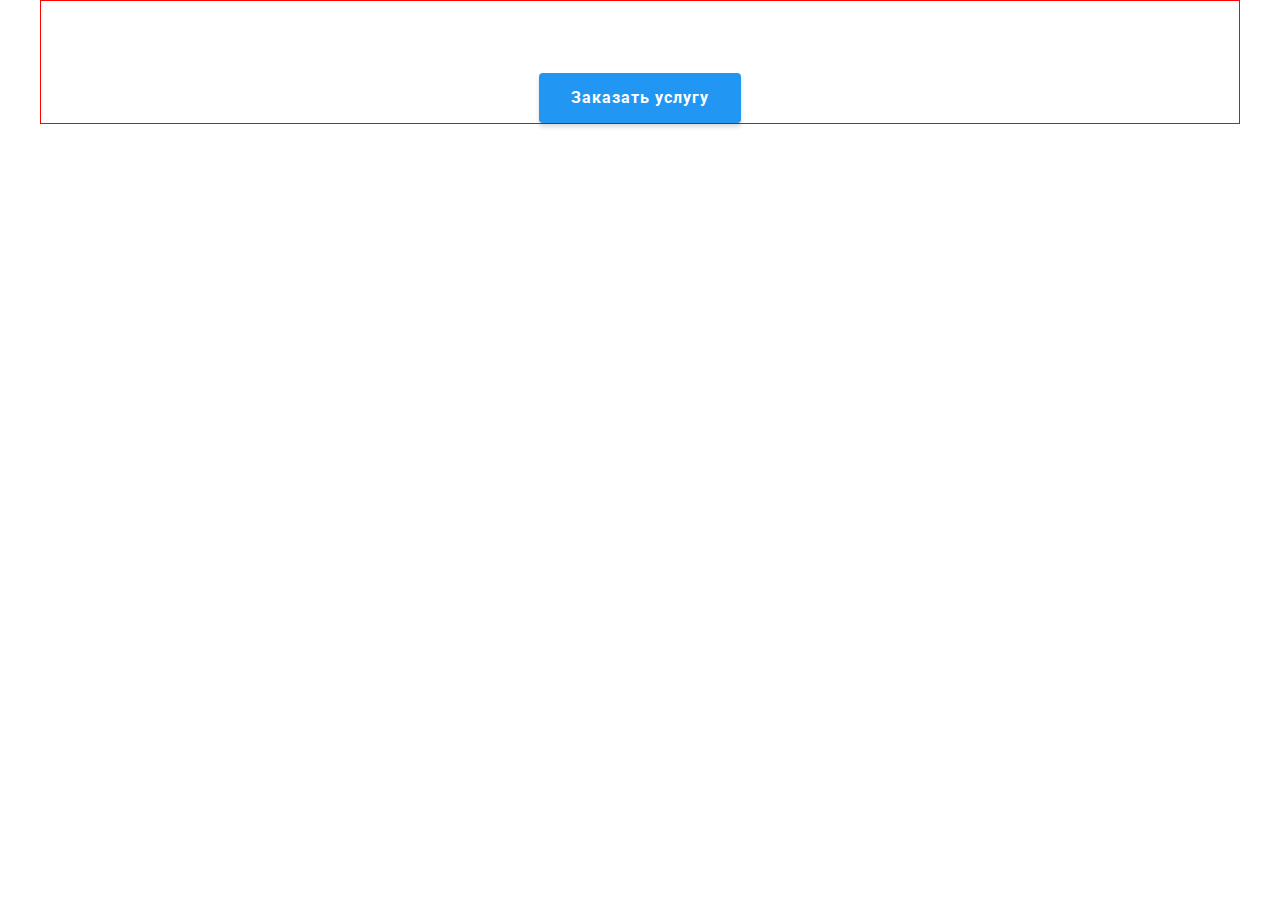
==== index.html @ b05b9c0d "added mobile and tablet version of hero section" ====
<!DOCTYPE html>
<html lang="ru">
<head>
    <meta charset="UTF-8">
    <meta name="viewport" content="width=device-width, initial-scale=1.0">
    <title>WebStudio</title>
    <link rel="stylesheet" href="https://cdnjs.cloudflare.com/ajax/libs/modern-normalize/1.0.0/modern-normalize.min.css">
   <link rel="preconnect" href="https://fonts.gstatic.com">
   <link href="https://fonts.googleapis.com/css2?family=Raleway:wght@700&family=Roboto:wght@400;500;700;900&display=swap"
      rel="stylesheet">
   <!-- <link rel="stylesheet" href="css/styles.css"> -->
   <link rel="stylesheet" href="./css/main.min.css">
</head>
<body>
    
<!-- <header class="header">
   <div class="container">
      <nav class="navigation">
         <a class="logo__header" href="/" aria-label="логотип сайта">
            <span class="logo__web" lang="en">Web</span><span class="logo__studio" lang="en">Studio</span>
         </a>
         <ul class="navigation__list">
            <li class="nav__item">
               <a class="navigation__list-item is-current" href="index.html">Студия</a>
            </li>
            <li class="nav__item">
               <a class="navigation__list-item" href="portfolio.html">Портфолио</a>
            </li>
            <li class="nav__item">
               <a class="navigation__list-item" href="#">Контакты</a>
            </li>
         </ul>
      </nav>
      <address class="address">
         <ul class="header__contakt-info">
            <li class="contact__icon">
               <a class="contact__mail-header contact__header" 
                  href="mailto:info@devstudio.com">
                  <svg class="mail__icon" width="16" height="16">
                     <use href="./images/sprite.svg#icon-envelope"></use>
                  </svg>
                  info@devstudio.com
               </a>
            </li>
            <li class="contact__icon">
               <a class="contact__tel-header contact__header" 
                  href="tel:+380961111111">
                  <svg class="tel__icon" width="16" height="16">
                     <use href="./images/sprite.svg#icon-smartphone"></use>
                  </svg>
                  +38 096 111 11 11
               </a>
            </li>
         </ul>
      </address>
   </div>

</header> -->


 <main>

    <!-- HERO -->
    <section class="hero overlay">
       <div class="container">
         <h1 class="hero__title">Эффективные решения для вашего бизнеса</h1>
         <button class="btn__hero" data-modal-open type="button">Заказать услугу </button>
       </div>
    </section>

    <!-- ADVANTAGES -->
      <!-- <section class="advantages">
         <h2 class="advantages__header visually-hidden">Преимущества</h2>
         <div class="container">
            <ul class="advantages__list">
                  <li class="advantages__item">
                     <div class="thumb">
                        <svg class="advantages__icon">
                           <use href="./images/sprite.svg#icon-antenna"></use>
                        </svg>
                     </div>
                     <h3 class="advantages__title">Внимание к деталям</h3>
                     <p class="advantages__description">Идейные соображения, а также начало повседневной работы по формированию позиции.</p>
                  </li>
                  <li class="advantages__item">
                     <div class="thumb">
                        <svg class="advantages__icon">
                           <use href="./images/sprite.svg#icon-clock"></use>
                        </svg>
                     </div>
                     <h3 class="advantages__title">Пунктуальность</h3>
                     <p class="advantages__description">Задача организации, в особенности же рамки и место обучения кадров влечет за собой.</p>
                  </li>
                  <li class="advantages__item">
                     <div class="thumb">
                        <svg class="advantages__icon">
                           <use href="./images/sprite.svg#icon-diagram"></use>
                        </svg>
                     </div>
                     <h3 class="advantages__title">Планирование</h3>
                     <p class="advantages__description">Равным образом консультация с широким активом в значительной степени обуславливает.</p>
                  </li>
                  <li class="advantages__item">
                     <div class="thumb">
                        <svg class="advantages__icon">
                           <use href="./images/sprite.svg#icon-astronaut"></use>
                        </svg>
                     </div>
                     <h3 class="advantages__title">Современные технологии</h3>
                     <p class="advantages__description">Значимость этих проблем настолько очевидна, что реализация плановых заданий.</p>
                  </li>
            </ul>
         </div>
      </section> -->
        
    <!-- SERVICES -->
    <!-- <section class="services">
      <div class="container">
         <h2 class="title">Чем мы занимаемся</h2>
         <ul class="services__list">
            <li class="services__list-item">
               <div class="service__thumb">
                 <img src="images/services/img.jpg" alt="разрабатываем проекты с нуля" width="370" height="294">
                 <p class="service__description">Десктопные приложения</p>
               </div>
            </li>
            <li class="services__list-item">
               <div class="service__thumb">
               <img src="images/services/img-1.jpg" alt="создаем уникальный дизайн для вашего продукта" width="370" height="294">
                  <p class="service__description">Мобильные приложения</p>
               </div>
            </li>
            <li class="services__list-item">
               <div class="service__thumb">
               <img src="images/services/img-2.jpg" alt="тестируем и оптимизируем конечный продукт" width="370" height="294">
                  <p class="service__description">Дизайнерские решения</p>
               </div>
            </li>
      </ul>
      </div>
    </section> -->

    <!-- OUR TEAM -->
    <!-- <section class="our__team">
      <div class="container">
         <h2 class="title">Наша команда</h2>
         <ul class="members__list">
            <li class="members__list-item">
               <img src="images/our-team/img.jpg" alt="Игорь Демьяненко - дизайнер продуктов" width="270" height="260">
               <div class="text__container">
                  <h3 class="team__member">Игорь Демьяненко</h3>
                  <p class="member__occupation" lang="en">Product Designer</p>
               </div>
               <ul class="social__list">
                  <li class="social__list-item">
                     <a class="social__list-link" href="">
                        <svg class="icon__social-link"><use href="./images/sprite.svg#icon-instagram"></use></svg>
                     </a>
                  </li>
                  <li class="social__list-item">
                     <a class="social__list-link" href="">
                        <svg class="icon__social-link"><use href="./images/sprite.svg#icon-twitter"></use></svg>
                     </a>
                  </li>
                  <li class="social__list-item">
                     <a class="social__list-link" href="">
                        <svg class="icon__social-link"><use href="./images/sprite.svg#icon-facebook"></use></svg>
                     </a>
                  </li>
                  <li class="social__list-item">
                     <a class="social__list-link" href="">
                        <svg class="icon__social-link"><use href="./images/sprite.svg#icon-linkedin"></use></svg>
                     </a>
                  </li>
               </ul>
            </li>
            <li class="members__list-item">
               <img src="images/our-team/img-1.jpg" alt="Ольга Репина - фронтенд-разработчики" width="270" height="260">
               <div class="text__container">                
                  <h3 class="team__member">Ольга Репина</h3>
                  <p class="member__occupation" lang="en">Frontend Developer</p>
               </div>
               <ul class="social__list">
                  <li class="social__list-item">
                     <a class="social__list-link" href="">
                        <svg class="icon__social-link">
                           <use href="./images/sprite.svg#icon-instagram"></use>
                        </svg>
                     </a>
                  </li>
                  <li class="social__list-item">
                     <a class="social__list-link" href="">
                        <svg class="icon__social-link">
                           <use href="./images/sprite.svg#icon-twitter"></use>
                        </svg>
                     </a>
                  </li>
                  <li class="social__list-item">
                     <a class="social__list-link" href="">
                        <svg class="icon__social-link">
                           <use href="./images/sprite.svg#icon-facebook"></use>
                        </svg>
                     </a>
                  </li>
                  <li class="social__list-item">
                     <a class="social__list-link" href="">
                        <svg class="icon__social-link">
                           <use href="./images/sprite.svg#icon-linkedin"></use>
                        </svg>
                     </a>
                  </li>
               </ul>
            </li>
            <li class="members__list-item">
               <img src="images/our-team/img-2.jpg" alt="Николай Тарасов - отдел маркетинга" width="270" height="260">
               <div class="text__container">
                  <h3 class="team__member">Николай Тарасов</h3>
                  <p class="member__occupation" lang="en">Marketing</p>
               </div>
               <ul class="social__list">
                  <li class="social__list-item">
                     <a class="social__list-link" href="">
                        <svg class="icon__social-link">
                           <use href="./images/sprite.svg#icon-instagram"></use>
                        </svg>
                     </a>
                  </li>
                  <li class="social__list-item">
                     <a class="social__list-link" href="">
                        <svg class="icon__social-link">
                           <use href="./images/sprite.svg#icon-twitter"></use>
                        </svg>
                     </a>
                  </li>
                  <li class="social__list-item">
                     <a class="social__list-link" href="">
                        <svg class="icon__social-link">
                           <use href="./images/sprite.svg#icon-facebook"></use>
                        </svg>
                     </a>
                  </li>
                  <li class="social__list-item">
                     <a class="social__list-link" href="">
                        <svg class="icon__social-link">
                           <use href="./images/sprite.svg#icon-linkedin"></use>
                        </svg>
                     </a>
                  </li>
               </ul>
            </li>
            <li class="members__list-item">
               <img src="images/our-team/img-3.jpg" alt="Михаил Ермаков - разработка пользовательского интерфейса" width="270" height="260">
               <div class="text__container">
                  <h3 class="team__member">Михаил Ермаков</h3>
                  <p class="member__occupation" lang="en">UI Designer</p>
               </div>
               <ul class="social__list">
                  <li class="social__list-item">
                     <a class="social__list-link" href="">
                        <svg class="icon__social-link">
                           <use href="./images/sprite.svg#icon-instagram"></use>
                        </svg>
                     </a>
                  </li>
                  <li class="social__list-item">
                     <a class="social__list-link" href="">
                        <svg class="icon__social-link">
                           <use href="./images/sprite.svg#icon-twitter"></use>
                        </svg>
                     </a>
                  </li>
                  <li class="social__list-item">
                     <a class="social__list-link" href="">
                        <svg class="icon__social-link">
                           <use href="./images/sprite.svg#icon-facebook"></use>
                        </svg>
                     </a>
                  </li>
                  <li class="social__list-item">
                     <a class="social__list-link" href="">
                        <svg class="icon__social-link">
                           <use href="./images/sprite.svg#icon-linkedin"></use>
                        </svg>
                     </a>
                  </li>
               </ul>
            </li>
         </ul>
      </div>
    </section> -->

    <!-- CLIENTS -->
    <!-- <section class="our__clients">
       <div class="container">
         <h2 class="title">Постоянные клиенты</h2>
         <ul class="clients__list">
            <li class="clients__list-item">
               <a class="clients__link" href="">
                  <svg class="clients__icon" width="44.3" height="49.2">
                     <use href="./images/sprite.svg#icon-logo-1"></use>
                  </svg>
               </a>
               </li>
            <li class="clients__list-item">
               <a class="clients__link" href="">
                  <svg class="clients__icon" width="40" height="52">
                     <use href="./images/sprite.svg#icon-logo-2"></use>
                  </svg>
               </a>
               </li>
            <li class="clients__list-item">
               <a class="clients__link" href="">
                  <svg class="clients__icon" width="41" height="42.6">
                     <use href="./images/sprite.svg#icon-logo-3"></use>
                  </svg>
               </a>
               </li>
            <li class="clients__list-item">
               <a class="clients__link" href="">
                  <svg class="clients__icon" width="80" height="70">
                     <use href="./images/sprite.svg#icon-logo-4"></use>
                  </svg>
               </a>
               </li>
            <li class="clients__list-item">
               <a class="clients__link" href="">
                  <svg class="clients__icon" width="59" height="47">
                     <use href="./images/sprite.svg#icon-logo-5" ></use>
                  </svg>
               </a>
               </li>
            <li class="clients__list-item">
               <a class="clients__link" href="">
                  <svg class="clients__icon" width="88.5" height="80">
                     <use href="./images/sprite.svg#icon-logo-6"></use>
                  </svg>
               </a>
               </li>
         </ul>
      </div>
    </section> -->
 </main>

<!-- <footer class="footer">
   <div class="container">
      
      <div>
         <a class="logo__footer" href="/" aria-label="логотип сайта">
            <span class="logo__web" lang="en">Web</span><span class="logo__studio" lang="en">Studio</span>
         </a>
         
         <address>
            <ul class="address__footer">
               <li class="address__footer-item">
                  <a class="address" href="https://goo.gl/maps/5K13a3puJwrhcPws7" target="_blank">г. Киев, пр-т Леси
                     Украинки, 26</a>
               </li>
               <li class="address__footer-item">
                  <a class="contact__mail-footer" href="mailto:info@example.com">info@example.com</a>
               </li>
               <li class="address__footer-item">
                  <a class="contact__tel-footer" href="tel:+380991111111">+38 099 111 11 11</a>
               </li>
            </ul>
         </address>
      </div>

      <div class="join__us">
         <p class="join__us-text">присоединяйтесь</p>
         <ul class="social__list">
            <li class="social__list-item">
               <a class="social__list-link" href="">
                  <svg class="icon__social-link">
                     <use href="./images/sprite.svg#icon-instagram"></use>
                  </svg>
               </a>
            </li>
            <li class="social__list-item">
               <a class="social__list-link" href="">
                  <svg class="icon__social-link">
                     <use href="./images/sprite.svg#icon-twitter"></use>
                  </svg>
               </a>
            </li>
            <li class="social__list-item">
               <a class="social__list-link" href="">
                  <svg class="icon__social-link">
                     <use href="./images/sprite.svg#icon-facebook"></use>
                  </svg>
               </a>
            </li>
            <li class="social__list-item">
               <a class="social__list-link" href="">
                  <svg class="icon__social-link">
                     <use href="./images/sprite.svg#icon-linkedin"></use>
                  </svg>
               </a>
            </li>
         </ul>
      </div>

      <form action="#" class="form__footer">
         <p class="form__footer-call">Подпишитесь на рассылку</p>
         <span class="input__container">
            <input type="text" placeholder="E-mail" name="form__footer-mail-input" class="form__footer-input">
            <button type="submit" class="form__footer-btn">
               Подписаться
               <svg class="icon__form-send" width="24" height="24">
                  <use href="./images/sprite.svg#icon-send"></use>
               </svg>
            </button>
         </span>
      </form>
   </div>
</footer> -->

<!-- <div class="backdrop is-hidden" data-modal>
   <div class="modal">
      <button type="button" class="close-btn" data-modal-close>
         <svg class="close__btn-icon" width="18" height="18">
            <use href="./images/sprite.svg#close-black-btn"></use>
         </svg>
      </button>
      <form action="#" class="modal__form">
         <p class="form__header">Оставьте свои данные, мы вам перезвоним</p>
         <label class="modal__form-field">
            Имя
            <span class="modal__form-input-wrapper">
               <input type="text" name="user_name" class="modal__form-input">
               <svg class="icon_modal" width="18" height="18">
                  <use href="./images/sprite.svg#icon-person-black-18dp-1"></use>
               </svg>
            </span>
         </label>
         <label class="modal__form-field">
            Телефон
            <span class="modal__form-input-wrapper">
               <input type="tel" name="user_tel" class="modal__form-input">
               <svg class="icon_modal" width="18" height="18">
                  <use href="./images/sprite.svg#icon-phone-black-18dp-1"></use>
               </svg>
            </span>
         </label>
         <label class="modal__form-field">
            Почта
            <span class="modal__form-input-wrapper">
               <input type="email" name="user_email" class="modal__form-input">
               <svg class="icon_modal" width="18" height="18">
                  <use href="./images/sprite.svg#icon-email-black-18dp-1"></use>
               </svg>
            </span>
         </label>
         <label class="text__area">
            Комментарий
            <textarea class="modal__form-input" name="user_comment" placeholder="Введите текст"></textarea>
         </label>
          <input id="user_policy" type="checkbox" name="user_policy"  value="accept_agreement" class="modal__form-checkbox visually-hidden">
          <label for="user_policy" class="modal__form-policy-text">
             Соглашаюсь с рассылкой и принимаю <a href="#">Условия договора</a></label>
         <button type="submit" class="modal__form-button">Отправить</button>
            
      </form>
   </div>
</div> -->
<!-- <script src="./js/modal.js"></script> -->
</body>
</html>
---- css/styles.css ----
:root {
  --main-font: "Roboto", sans-serif;
  --logo-font: "Raleway", sans-serif;
  --accent-color: #2196f3;
}

/* ============= COMPONENTS ============= */

.logo__web,
.logo__studio {
  font-family: var(--logo-font);
  font-weight: 700;
  font-size: 26px;
  line-height: 1.19;
  letter-spacing: 0.03em;
  color: #000000;
}

.logo__web {
  color: $accentColor;
}

.title {
  font-family: var(--main-font);
  font-weight: 700;
  font-size: 36px;
  line-height: 1.166;
  text-align: center;
  letter-spacing: 0.03em;
  color: #212121;
}

.contact__header {
  font-family: var(--main-font);
  font-weight: 500;
  font-size: 14px;
  line-height: 1.14;
  letter-spacing: 0.02em;
  color: #757575;
}

/* =========== COMPONENTS END =========== */

/* ============= HEADER ============= */

.header {
  border-bottom: 1px solid rgba(236, 236, 236, 1);
}

.header .container {
  height: 80px;
  padding-top: 24px;
  padding-bottom: 24px;
  display: flex;
  align-items: center;
}

.logo__header {
  margin-right: 70px;
}

.navigation {
  display: flex;
  align-items: center;
}

.navigation__list {
  display: flex;
  align-items: center;
}

.nav__item:not(:last-child) {
  margin-right: 50px;
}

.navigation__list-item {
  position: relative;
  font-family: var(--main-font);
  font-weight: 500;
  font-size: 14px;
  line-height: 1.14;
  letter-spacing: 0.02em;

  transition: color 250ms cubic-bezier(0.4, 0, 0.2, 1);

  padding-top: 33px;
  padding-bottom: 33px;

  color: #212121;
}

.navigation__list .navigation__list-item.is-current {
  color: $accentColor;
}

.navigation__list-item.is-current::after {
  position: absolute;
  content: "";

  bottom: 0px;
  left: 0px;
  width: 100%;
  height: 4px;
  border-radius: 2px;
  background-color: $accentColor;
}

.address {
  margin-left: auto;
}

.header__contakt-info {
  display: flex;
}

.contact__mail-header,
.contact__tel-header {
  display: flex;
  align-items: center;
  transition: all 250ms cubic-bezier(0.4, 0, 0.2, 1);
}

.contact__mail-header {
  margin-right: 50px;
}

.mail__icon,
.tel__icon {
  margin-right: 10px;
}

.contact__icon {
  display: flex;
  align-items: center;
  fill: #757575;
}

.navigation__list-item:hover,
.navigation__list-item:focus,
.contact__mail-header:hover,
.contact__mail-header:focus,
.contact__tel-header:hover,
.contact__tel-header:focus {
  color: $accentColor;
  fill: $accentColor;
}

/* ============= HEADE R END ============= */

/* ============= HERO ============= */

.hero .container {
  display: block;
}

.hero {
  padding-top: 200px;
  padding-bottom: 200px;
}

.overlay {
  max-width: 1600px;
  height: 600px;
  margin-left: auto;
  margin-right: auto;
  background-color: #333333;
  background-image: linear-gradient(
      rgba(47, 48, 58, 0.4),
      rgba(47, 48, 58, 0.4)
    ),
    url("../images/hero/Hero.jpg");
  background-repeat: no-repeat;
  background-size: cover;
  background-position: center;
}

.hero__title {
  margin-bottom: 30px;
  padding-left: 240px;
  padding-right: 240px;

  font-family: var(--main-font);
  font-weight: 900;
  font-size: 44px;
  line-height: 1.36;
  text-align: center;
  letter-spacing: 0.06em;
  text-transform: uppercase;
  color: #ffffff;
}

.btn__hero {
  margin: auto;
  display: flex;
  align-items: center;
  text-align: center;
  padding: 10px 32px;

  font-family: var(--main-font);
  font-weight: 700;
  font-size: 16px;
  line-height: 1.875;
  letter-spacing: 0.06em;
  background-color: #2196f3;
  box-shadow: 0px 4px 4px rgba(0, 0, 0, 0.15);
  border-radius: 4px;
  border: transparent;
  color: #ffffff;

  transition: background-color 250ms cubic-bezier(0.4, 0, 0.2, 1);
}

.btn__hero:hover,
.btn__hero:focus {
  background-color: #188ce8;
}

/* ============= HERO END ============= */

/* ============= ADVANTAGES ============= */

.advantages {
  padding: 94px 0;
}

.thumb {
  width: 270px;
  height: 120px;
  background: #f5f4fa;
  display: flex;
  justify-content: center;
  align-items: center;
  margin-bottom: 30px;
}

.advantages__icon {
  width: 70px;
  height: 70px;
  border-radius: 4px;
}

.advantages__list {
  display: flex;
}

.advantages__item:not(:last-child) {
  margin-right: 30px;
}

.advantages__item {
  width: calc((100% - 3 * 30px) / 4);
}

.advantages__title {
  margin-bottom: 10px;

  font-family: var(--main-font);
  font-weight: 700;
  font-size: 14px;
  line-height: 1.14;
  letter-spacing: 0.03em;
  text-transform: uppercase;
  color: #212121;
}

.advantages__description {
  font-family: var(--main-font);
  font-weight: 400;
  font-size: 14px;
  line-height: 1.714;
  letter-spacing: 0.03em;
  color: #757575;
}

.members__list-item {
  box-shadow: 0px 1px 3px rgba(0, 0, 0, 0.12), 0px 1px 1px rgba(0, 0, 0, 0.14),
    0px 2px 1px rgba(0, 0, 0, 0.2);
  border-radius: 0px 0px 4px 4px;
}

/* =========== ADVANTAGES END =========== */

/* ============= SERVICES ============= */

.services {
  padding-bottom: 90px;
}

.services__list {
  display: flex;
  margin-top: 50px;
}

.services__list-item {
  width: (100% - 30px * 2) / 3;
}

.services__list-item:not(:last-child) {
  margin-right: 30px;
}

.service__thumb {
  position: relative;
}

.service__description {
  position: absolute;
  bottom: 0px;
  width: 100%;
  padding-top: 27px;
  padding-bottom: 27px;
  justify-content: center;

  font-family: Roboto;
  font-style: normal;
  font-weight: 700;
  font-size: 14px;
  line-height: 1.14;
  text-align: center;
  letter-spacing: 0.03em;
  text-transform: uppercase;
  background-color: rgba(47, 48, 58, 0.8);

  color: rgba(255, 255, 255, 1);
}

/* =========== SERVICES END =========== */

/* ========== OUR TEAM SECTION ========== */

.our__team {
  padding-top: 98px;
  padding-bottom: 90px;
  background-color: #f5f4fa;
}

.members__list {
  display: flex;
}

.members__list-item {
  width: (100% - 30px * 3) / 4;
  margin-top: 50px;
  background-color: #ffffff;
}

.members__list-item:not(:last-child) {
  margin-right: 30px;
}

.text__container {
  padding-top: 30px;
  padding-left: 59px;
  padding-right: 59px;
}

.team__member {
  margin-bottom: 10px;

  font-family: var(--main-font);
  font-weight: 500;
  font-size: 16px;
  line-height: 1.19;
  text-align: center;
  letter-spacing: 0.03em;
  color: #212121;
}

.member__occupation {
  font-family: var(--main-font);
  font-weight: 400;
  font-size: 16px;
  line-height: 1.19;
  text-align: center;
  letter-spacing: 0.03em;
  color: #757575;
}

.social__list {
  display: flex;
  justify-content: space-between;
  margin-top: 16px;
  padding-bottom: 30px;
  padding-right: 32px;
  padding-left: 32px;
}

.social__list-link {
  display: flex;
  justify-content: center;
  align-items: center;
  width: 44px;
  height: 44px;
  background-color: #ffffff;
  border-radius: 50%;

  transition: background-color 250ms cubic-bezier(0.4, 0, 0.2, 1);
}

.icon__social-link {
  width: 20px;
  height: 20px;
  fill: rgba(175, 177, 184, 1);
  transition: fill 250ms cubic-bezier(0.4, 0, 0.2, 1);
}

.social__list-link:hover .icon__social-link,
.social__list-link:focus .icon__social-link {
  fill: #ffffff;
}

.social__list-link:hover,
.social__list-link:focus {
  background-color: $accentColor;
}

/* ============= OUR TEAM SECTION END ============= */

/* ============= CLIENTS ============= */

.our__clients {
  padding: 94px 0;
}

.clients__list {
  display: flex;
  justify-content: space-between;
  margin-top: 50px;
}

.clients__link {
  display: flex;
  justify-content: center;
  align-items: center;
  width: 170px;
  height: 90px;
  border: 1px solid #afb1b8;
  box-sizing: border-box;
  border-radius: 4px;

  transition: border 250ms cubic-bezier(0.4, 0, 0.2, 1);
}

.clients__icon {
  fill: rgba(175, 177, 184, 1);

  transition: fill 250ms cubic-bezier(0.4, 0, 0.2, 1);
}

.clients__link:hover .clients__icon,
.clients__link:focus .clients__icon {
  fill: $accentColor;
}

.clients__link:hover,
.clients__link:focus {
  border: 1px solid $accentColor;
}

/* =========== CLIENTS END =========== */

/* ============= FOOTER ============= */

.footer {
  padding: 60px 0;
  background-color: #2f303a;
}

.footer .container {
  display: flex;
}

.logo__footer > .logo__studio {
  color: #ffffff;
}

.address__footer-item:not(:last-child) {
  margin-bottom: 9px;
}

.address__footer {
  margin-top: 20px;
}

.address {
  font-family: var(--main-font);
  font-weight: 400;
  font-size: 14px;
  line-height: 1.714;
  letter-spacing: 0.03em;
  color: #ffffff;
}

.contact__mail-footer {
  font-family: var(--main-font);
  font-weight: 400;
  font-size: 14px;
  line-height: 1.714;
  letter-spacing: 0.03em;
  color: rgba(255, 255, 255, 0.6);
}

.contact__tel-footer {
  font-family: var(--main-font);
  font-weight: 400;
  font-size: 14px;
  line-height: 1.714;
  letter-spacing: 0.03em;
  color: rgba(255, 255, 255, 0.6);
}

.join__us-text {
  font-family: var(--main-font);
  font-weight: 700;
  font-size: 14px;
  line-height: 1.14;
  letter-spacing: 0.03em;
  text-transform: uppercase;
  color: #ffffff;
}

.join__us .social__list {
  margin-top: 20px;
  padding-left: 0;
}

.join__us {
  padding-top: 12px;
  margin-left: 70px;
}

.join__us .social__list-link {
  background-color: rgba(255, 255, 255, 0.1);
}

.join__us .icon__social-link {
  fill: #ffffff;
}

.join__us .social__list-link:hover,
.join__us .social__list-link:focus {
  background-color: $accentColor;
}

.join__us .social__list-item:not(:last-child) {
  margin-right: 10px;
}

.form__footer {
  margin-top: 12px;
  margin-left: 83px;
}

.form__footer-call {
  font-family: var(--main-font);
  font-weight: 700;
  font-size: 14px;
  line-height: 1.14;
  letter-spacing: 0.03em;
  text-transform: uppercase;

  color: #ffffff;
}

.input__container {
  display: flex;
  align-items: center;
  margin-top: 20px;
  margin-bottom: 94px;
}

.form__footer-input {
  width: 350px;
  margin-right: 12px;
  padding-top: 14px;
  padding-bottom: 14px;
  padding-left: 16px;
  padding-right: auto;

  background-color: #2f303a;
  border: 1px solid rgba(255, 255, 255, 0.3);
  box-sizing: border-box;
  filter: drop-shadow(0px 4px 4px rgba(0, 0, 0, 0.15));
  border-radius: 4px;
  color: rgba(255, 255, 255, 0.6);
}

.form__footer-input::placeholder {
  font-family: var(--main-font);
  font-weight: 400;
  font-size: 16px;
  line-height: 1.25;
  letter-spacing: 0.03em;
  color: rgba(255, 255, 255, 0.6);
}

.form__footer-btn {
  display: flex;
  padding-left: 27px;
  padding-right: 27px;
  height: 50px;
  font-family: var(--main-font);
  font-weight: 700;
  font-size: 16px;
  line-height: 1.875;
  justify-content: center;
  align-items: center;
  text-align: center;
  letter-spacing: 0.06em;

  color: #ffffff;
  background-color: #2196f3;
  box-shadow: 0px 4px 4px rgba(0, 0, 0, 0.15);
  border-radius: 4px;
  border: $accentColor;
  transition: background-color 250ms cubic-bezier(0.4, 0, 0.2, 1);
}

.icon__form-send {
  margin-left: 10px;
}

.form__footer-btn:hover,
.form__footer-btn:focus {
  background-color: #188ce8;
}

/* ============= FOOTER END ============= */

/* ============= PORTFOLIO ============= */
.projects {
  padding: 94px 0;
}

.filters__list {
  display: flex;
  justify-content: center;
  margin-bottom: 34px;
}

.filters__list-item:not(:last-child) {
  margin-right: 8px;
}

.projects__list {
  display: flex;
  flex-wrap: wrap;
}

.projects__list-item {
  display: block;
  width: (100% - 30px * 2) / 3;
  margin-bottom: 30px;
}

.project__link {
  display: block;
  transition: box-shadow 250ms cubic-bezier(0.4, 0, 0.2, 1);
}

.project__link:hover,
.project__link:focus {
  box-shadow: 0px 1px 1px rgba(0, 0, 0, 0.12), 0px 4px 4px rgba(0, 0, 0, 0.06),
    1px 4px 6px rgba(0, 0, 0, 0.16);
}

.projects__list-item:not(:nth-child(3n)) {
  margin-right: 30px;
}

.projects__list-item:nth-last-child(-n + 3) {
  margin-bottom: 0px;
}

.btn__portfolio {
  padding: 6px 22px;

  font-family: var(--main-font);
  font-weight: 500;
  font-size: 16px;
  line-height: 1.625;
  text-align: center;
  letter-spacing: 0.03em;
  color: #212121;
  background-color: #f5f4fa;
  border-radius: 4px;
  border: transparent;
  transition: all 250ms cubic-bezier(0.4, 0, 0.2, 1);
}

.btn__portfolio:hover,
.btn__portfolio:focus {
  color: #ffffff;
  background-color: $accentColor;
  box-shadow: 0px 3px 1px rgba(0, 0, 0, 0.1), 0px 1px 2px rgba(0, 0, 0, 0.08),
    0px 2px 2px rgba(0, 0, 0, 0.12);
}

.text {
  padding: 20px 24px;
  border: 1px solid rgba(238, 238, 238, 1);
}

.projects__title {
  font-family: var(--main-font);
  font-weight: 700;
  font-size: 18px;
  line-height: 2;
  letter-spacing: 0.06em;
  color: #212121;
}

.description {
  margin-top: 4px;

  font-family: var(--main-font);
  font-weight: 400;
  font-size: 16px;
  line-height: 1.875;
  letter-spacing: 0.03em;
  color: #757575;
}

.project__item-img-wrapper {
  position: relative;
  overflow: hidden;
}

.project__item-overlay {
  position: absolute;
  top: 0px;
  left: 0px;
  transform: translate(0%, 100%);
  transition: transform 250ms cubic-bezier(0.4, 0, 0.2, 1);
  width: 100%;
  height: 100%;
  padding: 63px 24px;
  font-family: Roboto;
  font-weight: 400;
  font-size: 18px;
  line-height: 1.555;
  letter-spacing: 0.03em;

  color: #ffffff;
  background-color: rgba(33, 150, 243, 0.9);
}

.project__link:hover .project__item-overlay,
.project__link:focus .project__item-overlay {
  transform: translate(0%, 0%);
}

/* ============= PORTFOLIO END ============= */

/* ============= BACKDROP ============= */

.backdrop {
  position: fixed;
  left: 0;
  top: 0;
  width: 100%;
  height: 100%;
  background-color: rgba(0, 0, 0, 0.2);
  transition: background-color 250ms cubic-bezier(0.4, 0, 0.2, 1);
}

.backdrop.is-hidden .modal {
  transform: translate(-50%, -50%) scale(0);
}

.modal {
  position: absolute;
  top: 50%;
  left: 50%;
  transform: translate(-50%, -50%) scale(1);
  width: 528px;
  min-height: 581px;
  background-color: #ffffff;
  padding: 40px;

  transition: transform 500ms linear;
}

.close-btn {
  position: absolute;
  display: flex;
  justify-content: center;
  align-items: center;
  top: 8px;
  right: 8px;
  width: 30px;
  height: 30px;
  background-color: #ffffff;
  border-radius: 50%;
  border: 1px solid rgba(0, 0, 0, 0.1);
}

.close-btn:hover,
.close-btn:focus {
  fill: $accentColor;
}

.is-hidden {
  opacity: 0;
  visibility: hidden;
  pointer-events: none;
}

.modal__form {
  display: flex;
  flex-direction: column;
}
.form__header {
  font-family: var(--main-font);
  font-weight: 700;
  font-size: 20px;
  line-height: 1.15;
  text-align: center;
  letter-spacing: 0.03em;
  color: #212121;
}

.modal__form-input {
  width: 100%;
  height: 40px;
  border: 1px solid rgba(33, 33, 33, 0.2);
  border-radius: 4px;
  padding-left: 42px;
}

.modal__form-input:hover,
.modal__form-input:focus {
  outline: none;
  border-color: $accentColor;
  transition: border-color 250ms cubic-bezier(0.4, 0, 0.2, 1);
}

.modal__form-field {
  margin-top: 10px;
  font-family: $accentColor;
  font-style: normal;
  font-weight: normal;
  font-size: 12px;
  line-height: 1.166;
  letter-spacing: 0.01em;
  color: #757575;
}

.modal__form-input-wrapper {
  position: relative;
  display: block;
  margin-top: 4px;
}

.icon_modal {
  position: absolute;
  left: 12px;
  top: 50%;
  transform: translateY(-50%);
  transition: fill 250ms cubic-bezier(0.4, 0, 0.2, 1);
}

.modal__form-input:hover + .icon_modal,
.modal__form-input:focus + .icon_modal {
  fill: $accentColor;
}

.text__area {
  padding-top: 10px;
}

.text__area .modal__form-input {
  height: 120px;
  padding: 12px 16px;
  margin-top: 4px;
  resize: none;
}

.modal__form-policy-text {
  margin-top: 20px;
  font-family: var(--main-font);
  font-weight: 400;
  font-size: 14px;
  line-height: 1.714;
  letter-spacing: 0.03em;
  color: #757575;
}

.modal__form-policy-text::before {
  content: "";
  display: inline-block;
  width: 15px;
  height: 16px;
  margin-right: 7px;
  border: 2px solid rgba(33, 33, 33, 1);
  border-radius: 4px;
  transition: border 250ms cubic-bezier(0.4, 0, 0.2, 1);
}

.modal__form-checkbox:checked + .modal__form-policy-text::before {
  background-image: url("../images/modal/icon-check.png");
  background-size: contain;
  background-repeat: no-repeat;
  border: $accentColor;
}

.modal__form-button {
  margin: 0 auto;
  margin-top: 30px;
  width: fit-content;
  padding: 10px 55px;
  background-color: #2196f3;
  box-shadow: 0px 4px 4px rgba(0, 0, 0, 0.15);
  border-radius: 4px;
  border: none;

  font-family: $accentColor;
  font-weight: 700;
  font-size: 16px;
  line-height: 1.875;
  letter-spacing: 0.06em;

  color: #ffffff;
  transition: background-color 250ms cubic-bezier(0.4, 0, 0.2, 1);
}

.modal__form-button:hover,
.modal__form-button:hover {
  background-color: #188ce8;
}
/* ============= BACKDROP END ============= */
---- css/main.min.css ----
.visually-hidden{position:absolute !important;clip:rect(1px 1px 1px 1px);clip:rect(1px, 1px, 1px, 1px);padding:0 !important;border:0 !important;height:1px !important;width:1px !important;overflow:hidden}body{font-family:var(--main-font)}a{text-decoration:none}ul{list-style-type:none}address{font-style:normal}h1,h2,h3,h4,h5,h6{margin:0}ul,ol{margin:0;padding:0}p{margin:0}img{display:block}.container{width:100%;padding:0 15px;border:solid 1px red}@media screen and (min-width: 480px){.container{max-width:480px;margin:0 auto}}@media screen and (min-width: 768px){.container{max-width:768px}}@media screen and (min-width: 1200px){.container{max-width:1200px}}.logo__web,.logo__studio{font-family:"Raleway",sans-serif;font-weight:700;font-size:26px;line-height:1.19;letter-spacing:0.03em;color:#000000}.logo__web{color:#2196f3}.title{font-family:"Roboto",sans-serif;font-weight:700;font-size:36px;line-height:1.166;text-align:center;letter-spacing:0.03em;color:#212121}.btn__hero{margin:auto;display:-webkit-box;display:-ms-flexbox;display:flex;-webkit-box-align:center;-ms-flex-align:center;align-items:center;text-align:center;padding:10px 32px;font-family:"Roboto",sans-serif;font-weight:700;font-size:16px;line-height:1.875;letter-spacing:0.06em;background-color:#2196f3;-webkit-box-shadow:0px 4px 4px rgba(0,0,0,0.15);box-shadow:0px 4px 4px rgba(0,0,0,0.15);border-radius:4px;border:transparent;color:#ffffff;-webkit-transition:background-color 250ms cubic-bezier(0.4, 0, 0.2, 1);transition:background-color 250ms cubic-bezier(0.4, 0, 0.2, 1)}.btn__hero:hover,.btn__hero:focus{background-color:#188ce8}.social__list{display:-webkit-box;display:-ms-flexbox;display:flex;-webkit-box-pack:justify;-ms-flex-pack:justify;justify-content:space-between;margin-top:16px;padding-bottom:30px;padding-right:32px;padding-left:32px}.social__list-link{display:-webkit-box;display:-ms-flexbox;display:flex;-webkit-box-pack:center;-ms-flex-pack:center;justify-content:center;-webkit-box-align:center;-ms-flex-align:center;align-items:center;width:44px;height:44px;background-color:#ffffff;border-radius:50%;-webkit-transition:background-color 250ms cubic-bezier(0.4, 0, 0.2, 1);transition:background-color 250ms cubic-bezier(0.4, 0, 0.2, 1)}.social__list-link:hover,.social__list-link:focus{background-color:#2196f3}.icon__social-link{width:20px;height:20px;fill:#afb1b8;-webkit-transition:fill 250ms cubic-bezier(0.4, 0, 0.2, 1);transition:fill 250ms cubic-bezier(0.4, 0, 0.2, 1)}.social__list-link:hover .icon__social-link,.social__list-link:focus .icon__social-link{fill:#ffffff}.backdrop{position:fixed;left:0;top:0;width:100%;height:100%;background-color:rgba(0,0,0,0.2);-webkit-transition:background-color 250ms cubic-bezier(0.4, 0, 0.2, 1);transition:background-color 250ms cubic-bezier(0.4, 0, 0.2, 1)}.backdrop.is-hidden{opacity:0;visibility:hidden;pointer-events:none}.modal{position:absolute;top:50%;left:50%;-webkit-transform:translate(-50%, -50%) scale(1);transform:translate(-50%, -50%) scale(1);width:528px;min-height:581px;background-color:#ffffff;padding:40px;-webkit-transition:-webkit-transform 500ms linear;transition:-webkit-transform 500ms linear;transition:transform 500ms linear;transition:transform 500ms linear, -webkit-transform 500ms linear}.backdrop.is-hidden .modal{-webkit-transform:translate(-50%, -50%) scale(0);transform:translate(-50%, -50%) scale(0)}.modal__form{display:-webkit-box;display:-ms-flexbox;display:flex;-webkit-box-orient:vertical;-webkit-box-direction:normal;-ms-flex-direction:column;flex-direction:column}.close-btn{position:absolute;display:-webkit-box;display:-ms-flexbox;display:flex;-webkit-box-pack:center;-ms-flex-pack:center;justify-content:center;-webkit-box-align:center;-ms-flex-align:center;align-items:center;top:8px;right:8px;width:30px;height:30px;background-color:#ffffff;border-radius:50%;border:1px solid rgba(0,0,0,0.1)}.close-btn:hover,.close-btn:focus{fill:#2196f3}.form__header{font-family:"Roboto",sans-serif;font-weight:700;font-size:20px;line-height:1.15;text-align:center;letter-spacing:0.03em;color:#212121}.modal__form-input{width:100%;height:40px;border:1px solid rgba(33,33,33,0.2);border-radius:4px;padding-left:42px}.modal__form-input:hover,.modal__form-input:focus{outline:none;border-color:#2196f3;-webkit-transition:border-color 250ms cubic-bezier(0.4, 0, 0.2, 1);transition:border-color 250ms cubic-bezier(0.4, 0, 0.2, 1)}.modal__form-field{margin-top:10px;font-family:#2196f3;font-style:normal;font-weight:normal;font-size:12px;line-height:1.166;letter-spacing:0.01em;color:#757575}.modal__form-input-wrapper{position:relative;display:block;margin-top:4px}.icon_modal{position:absolute;left:12px;top:50%;-webkit-transform:translateY(-50%);transform:translateY(-50%);-webkit-transition:fill 250ms cubic-bezier(0.4, 0, 0.2, 1);transition:fill 250ms cubic-bezier(0.4, 0, 0.2, 1)}.modal__form-input:hover+.icon_modal,.modal__form-input:focus+.icon_modal{fill:#2196f3}.text__area{padding-top:10px}.text__area .modal__form-input{height:120px;padding:12px 16px;margin-top:4px;resize:none}.modal__form-policy-text{margin-top:20px;font-family:"Roboto",sans-serif;font-weight:400;font-size:14px;line-height:1.714;letter-spacing:0.03em;color:#757575}.modal__form-policy-text::before{content:"";display:inline-block;width:15px;height:16px;margin-right:7px;border:2px solid #212121;border-radius:4px;-webkit-transition:border 250ms cubic-bezier(0.4, 0, 0.2, 1);transition:border 250ms cubic-bezier(0.4, 0, 0.2, 1)}.modal__form-checkbox:checked+.modal__form-policy-text::before{background-image:url("../images/modal/icon-check.png");background-size:contain;background-repeat:no-repeat;border:#2196f3}.modal__form-button{margin:0 auto;margin-top:30px;width:-webkit-fit-content;width:-moz-fit-content;width:fit-content;padding:10px 55px;background-color:#2196f3;-webkit-box-shadow:0px 4px 4px rgba(0,0,0,0.15);box-shadow:0px 4px 4px rgba(0,0,0,0.15);border-radius:4px;border:none;font-family:"Roboto",sans-serif;font-weight:700;font-size:16px;line-height:1.875;letter-spacing:0.06em;color:#ffffff;-webkit-transition:background-color 250ms cubic-bezier(0.4, 0, 0.2, 1);transition:background-color 250ms cubic-bezier(0.4, 0, 0.2, 1)}.modal__form-button:hover,.modal__form-button:hover{background-color:#188ce8}.header{border-bottom:1px solid #ececec}.header .container{height:80px;padding-top:24px;padding-bottom:24px;display:-webkit-box;display:-ms-flexbox;display:flex;-webkit-box-align:center;-ms-flex-align:center;align-items:center}.logo__header{margin-right:70px}.navigation{display:-webkit-box;display:-ms-flexbox;display:flex;-webkit-box-align:center;-ms-flex-align:center;align-items:center}.navigation__list{display:-webkit-box;display:-ms-flexbox;display:flex;-webkit-box-align:center;-ms-flex-align:center;align-items:center}.nav__item:not(:last-child){margin-right:50px}.navigation__list-item{position:relative;font-family:"Roboto",sans-serif;font-weight:500;font-size:14px;line-height:1.14;letter-spacing:0.02em;-webkit-transition:color 250ms cubic-bezier(0.4, 0, 0.2, 1);transition:color 250ms cubic-bezier(0.4, 0, 0.2, 1);padding-top:33px;padding-bottom:33px;color:#212121}.navigation__list .navigation__list-item.is-current{color:#2196f3}.navigation__list-item.is-current::after{position:absolute;content:"";bottom:0px;left:0px;width:100%;height:4px;border-radius:2px;background-color:#2196f3}.address{margin-left:auto}.header__contakt-info{display:-webkit-box;display:-ms-flexbox;display:flex}.contact__mail-header,.contact__tel-header{color:#757575;display:-webkit-box;display:-ms-flexbox;display:flex;-webkit-box-align:center;-ms-flex-align:center;align-items:center;-webkit-transition:all 250ms cubic-bezier(0.4, 0, 0.2, 1);transition:all 250ms cubic-bezier(0.4, 0, 0.2, 1)}.contact__mail-header{margin-right:50px}.mail__icon,.tel__icon{margin-right:10px}.contact__icon{display:-webkit-box;display:-ms-flexbox;display:flex;-webkit-box-align:center;-ms-flex-align:center;align-items:center;fill:#757575}.navigation__list-item:hover,.navigation__list-item:focus,.contact__mail-header:hover,.contact__mail-header:focus,.contact__tel-header:hover,.contact__tel-header:focus{color:#2196f3;fill:#2196f3}.hero{background-repeat:no-repeat;background-position:center top}.hero__title{padding-left:30px;padding-right:30px;margin-bottom:30px;font-family:"Roboto",sans-serif;font-weight:900;font-size:26px;line-height:1.615;text-align:center;letter-spacing:0.06em;text-transform:uppercase;color:#ffffff}@media screen and (min-width: 320px) and (max-width: 767px){.hero{background-image:-webkit-gradient(linear, left top, left bottom, from(rgba(47,48,58,0.4)), to(rgba(47,48,58,0.4))),url("../images/hero/bg-mobile.jpg");background-image:linear-gradient(rgba(47,48,58,0.4), rgba(47,48,58,0.4)),url("../images/hero/bg-mobile.jpg");background-repeat:no-repeat;background-position:center top;padding-top:118px;padding-bottom:118px;background-size:480px 400px}.hero__title{padding-left:30px;padding-right:30px}}@media screen and (min-device-pixel-ratio: 2) and (min-width: 320px), screen and (-webkit-min-device-pixel-ratio: 2) and (min-width: 320px), screen and (min-resolution: 192dpi) and (min-width: 320px), screen and (min-resolution: 2dppx) and (min-width: 320px){.hero{background-image:-webkit-gradient(linear, left top, left bottom, from(rgba(47,48,58,0.4)), to(rgba(47,48,58,0.4))),url("../images/hero/bg-mobile@2x.jpg");background-image:linear-gradient(rgba(47,48,58,0.4), rgba(47,48,58,0.4)),url("../images/hero/bg-mobile@2x.jpg")}}@media screen and (min-width: 768px) and (max-width: 1199px){.hero{background-image:-webkit-gradient(linear, left top, left bottom, from(rgba(47,48,58,0.4)), to(rgba(47,48,58,0.4))),url("../images/hero/bg-tablet.jpg");background-image:linear-gradient(rgba(47,48,58,0.4), rgba(47,48,58,0.4)),url("../images/hero/bg-tablet.jpg");padding-top:118px;padding-bottom:118px;background-size:768px 400px}.hero__title{padding-left:170px;padding-right:170px;text-align:center}}@media screen and (min-device-pixel-ratio: 2) and (min-width: 767px), screen and (-webkit-min-device-pixel-ratio: 2) and (min-width: 767px), screen and (min-resolution: 192dpi) and (min-width: 767px), screen and (min-resolution: 2dppx) and (min-width: 767px){.hero{background-image:-webkit-gradient(linear, left top, left bottom, from(rgba(47,48,58,0.4)), to(rgba(47,48,58,0.4))),url("../images/hero/bg-tablet@2x.jpg");background-image:linear-gradient(rgba(47,48,58,0.4), rgba(47,48,58,0.4)),url("../images/hero/bg-tablet@2x.jpg")}}.advantages{padding:94px 0}.advantages__list{display:-webkit-box;display:-ms-flexbox;display:flex}.advantages__item:not(:last-child){margin-right:30px}.advantages__item{width:calc((100% - 3 * 30px) / 4)}.thumb{width:270px;height:120px;background:#f5f4fa;display:-webkit-box;display:-ms-flexbox;display:flex;-webkit-box-pack:center;-ms-flex-pack:center;justify-content:center;-webkit-box-align:center;-ms-flex-align:center;align-items:center;margin-bottom:30px}.advantages__icon{width:70px;height:70px;border-radius:4px}.advantages__title{margin-bottom:10px;font-family:"Roboto",sans-serif;font-weight:700;font-size:14px;line-height:1.14;letter-spacing:0.03em;text-transform:uppercase;color:#212121}.advantages__description{font-family:"Roboto",sans-serif;font-weight:400;font-size:14px;line-height:1.714;letter-spacing:0.03em;color:#757575}.services{padding-bottom:90px}.services__list{display:-webkit-box;display:-ms-flexbox;display:flex;margin-top:50px}.services__list-item{width:370px}.services__list-item:not(:last-child){margin-right:30px}.service__thumb{position:relative}.service__description{position:absolute;bottom:0px;width:100%;padding-top:27px;padding-bottom:27px;-webkit-box-pack:center;-ms-flex-pack:center;justify-content:center;font-family:"Roboto",sans-serif;font-style:normal;font-weight:700;font-size:14px;line-height:1.14;text-align:center;letter-spacing:0.03em;text-transform:uppercase;background-color:rgba(47,48,58,0.8);color:#fff}.our__team{padding-top:98px;padding-bottom:90px;background-color:#f5f4fa}.members__list{display:-webkit-box;display:-ms-flexbox;display:flex}.members__list-item{width:270px;margin-top:50px;background-color:#ffffff}.members__list-item:not(:last-child){margin-right:30px}.members__list-item{-webkit-box-shadow:0px 1px 3px rgba(0,0,0,0.12),0px 1px 1px rgba(0,0,0,0.14),0px 2px 1px rgba(0,0,0,0.2);box-shadow:0px 1px 3px rgba(0,0,0,0.12),0px 1px 1px rgba(0,0,0,0.14),0px 2px 1px rgba(0,0,0,0.2);border-radius:0px 0px 4px 4px}.text__container{padding-top:30px;padding-left:59px;padding-right:59px}.team__member{margin-bottom:10px;font-family:"Roboto",sans-serif;font-weight:500;font-size:16px;line-height:1.19;text-align:center;letter-spacing:0.03em;color:#212121}.member__occupation{font-family:"Roboto",sans-serif;font-weight:400;font-size:16px;line-height:1.19;text-align:center;letter-spacing:0.03em;color:#757575}.our__clients{padding:94px 0}.clients__list{display:-webkit-box;display:-ms-flexbox;display:flex;-webkit-box-pack:justify;-ms-flex-pack:justify;justify-content:space-between;margin-top:50px}.clients__link{display:-webkit-box;display:-ms-flexbox;display:flex;-webkit-box-pack:center;-ms-flex-pack:center;justify-content:center;-webkit-box-align:center;-ms-flex-align:center;align-items:center;width:170px;height:90px;border:1px solid #afb1b8;-webkit-box-sizing:border-box;box-sizing:border-box;border-radius:4px;-webkit-transition:border 250ms cubic-bezier(0.4, 0, 0.2, 1);transition:border 250ms cubic-bezier(0.4, 0, 0.2, 1)}.clients__link:hover,.clients__link:focus{border:1px solid #2196f3}.clients__icon{fill:#afb1b8;-webkit-transition:fill 250ms cubic-bezier(0.4, 0, 0.2, 1);transition:fill 250ms cubic-bezier(0.4, 0, 0.2, 1)}.clients__link:hover .clients__icon,.clients__link:focus .clients__icon{fill:#2196f3}.footer{padding:60px 0;background-color:#2f303a}.footer .container{display:-webkit-box;display:-ms-flexbox;display:flex}.logo__footer>.logo__studio{color:#ffffff}.address__footer-item:not(:last-child){margin-bottom:9px}.address__footer{margin-top:20px}.address{font-family:"Roboto",sans-serif;font-weight:400;font-size:14px;line-height:1.714;letter-spacing:0.03em;color:#ffffff}.contact__mail-footer{font-family:"Roboto",sans-serif;font-weight:400;font-size:14px;line-height:1.714;letter-spacing:0.03em;color:rgba(255,255,255,0.6)}.contact__tel-footer{font-family:"Roboto",sans-serif;font-weight:400;font-size:14px;line-height:1.714;letter-spacing:0.03em;color:rgba(255,255,255,0.6)}.join__us-text{font-family:"Roboto",sans-serif;font-weight:700;font-size:14px;line-height:1.14;letter-spacing:0.03em;text-transform:uppercase;color:#ffffff}.join__us .social__list{margin-top:20px;padding-left:0}.join__us{padding-top:12px;margin-left:70px}.join__us .social__list-link{background-color:rgba(255,255,255,0.1)}.join__us .social__list-link:hover,.join__us .social__list-link:focus{background-color:#2196f3}.join__us .icon__social-link{fill:#ffffff}.join__us .social__list-item:not(:last-child){margin-right:10px}.form__footer{margin-top:12px;margin-left:83px}.form__footer-call{font-family:"Roboto",sans-serif;font-weight:700;font-size:14px;line-height:1.14;letter-spacing:0.03em;text-transform:uppercase;color:#ffffff}.input__container{display:-webkit-box;display:-ms-flexbox;display:flex;-webkit-box-align:center;-ms-flex-align:center;align-items:center;margin-top:20px;margin-bottom:94px}.form__footer-input{width:350px;margin-right:12px;padding-top:14px;padding-bottom:14px;padding-left:16px;padding-right:auto;background-color:#2f303a;border:1px solid rgba(255,255,255,0.3);-webkit-box-sizing:border-box;box-sizing:border-box;border:drop-shadow(0px 4px 4px rgba(0,0,0,0.15));border-radius:4px;color:rgba(255,255,255,0.6)}.form__footer-input::-webkit-input-placeholder{font-family:"Roboto",sans-serif;font-weight:400;font-size:16px;line-height:1.25;letter-spacing:0.03em;color:rgba(255,255,255,0.6)}.form__footer-input:-ms-input-placeholder{font-family:"Roboto",sans-serif;font-weight:400;font-size:16px;line-height:1.25;letter-spacing:0.03em;color:rgba(255,255,255,0.6)}.form__footer-input::-ms-input-placeholder{font-family:"Roboto",sans-serif;font-weight:400;font-size:16px;line-height:1.25;letter-spacing:0.03em;color:rgba(255,255,255,0.6)}.form__footer-input::placeholder{font-family:"Roboto",sans-serif;font-weight:400;font-size:16px;line-height:1.25;letter-spacing:0.03em;color:rgba(255,255,255,0.6)}.form__footer-btn{display:-webkit-box;display:-ms-flexbox;display:flex;padding-left:27px;padding-right:27px;height:50px;font-family:"Roboto",sans-serif;font-weight:700;font-size:16px;line-height:1.875;-webkit-box-pack:center;-ms-flex-pack:center;justify-content:center;-webkit-box-align:center;-ms-flex-align:center;align-items:center;text-align:center;letter-spacing:0.06em;color:#ffffff;background-color:#2196f3;-webkit-box-shadow:0px 4px 4px rgba(0,0,0,0.15);box-shadow:0px 4px 4px rgba(0,0,0,0.15);border-radius:4px;border:#2196f3;-webkit-transition:background-color 250ms cubic-bezier(0.4, 0, 0.2, 1);transition:background-color 250ms cubic-bezier(0.4, 0, 0.2, 1)}.form__footer-btn:hover,.form__footer-btn:focus{background-color:#188ce8}.icon__form-send{margin-left:10px}
/*# sourceMappingURL=main.min.css.map */
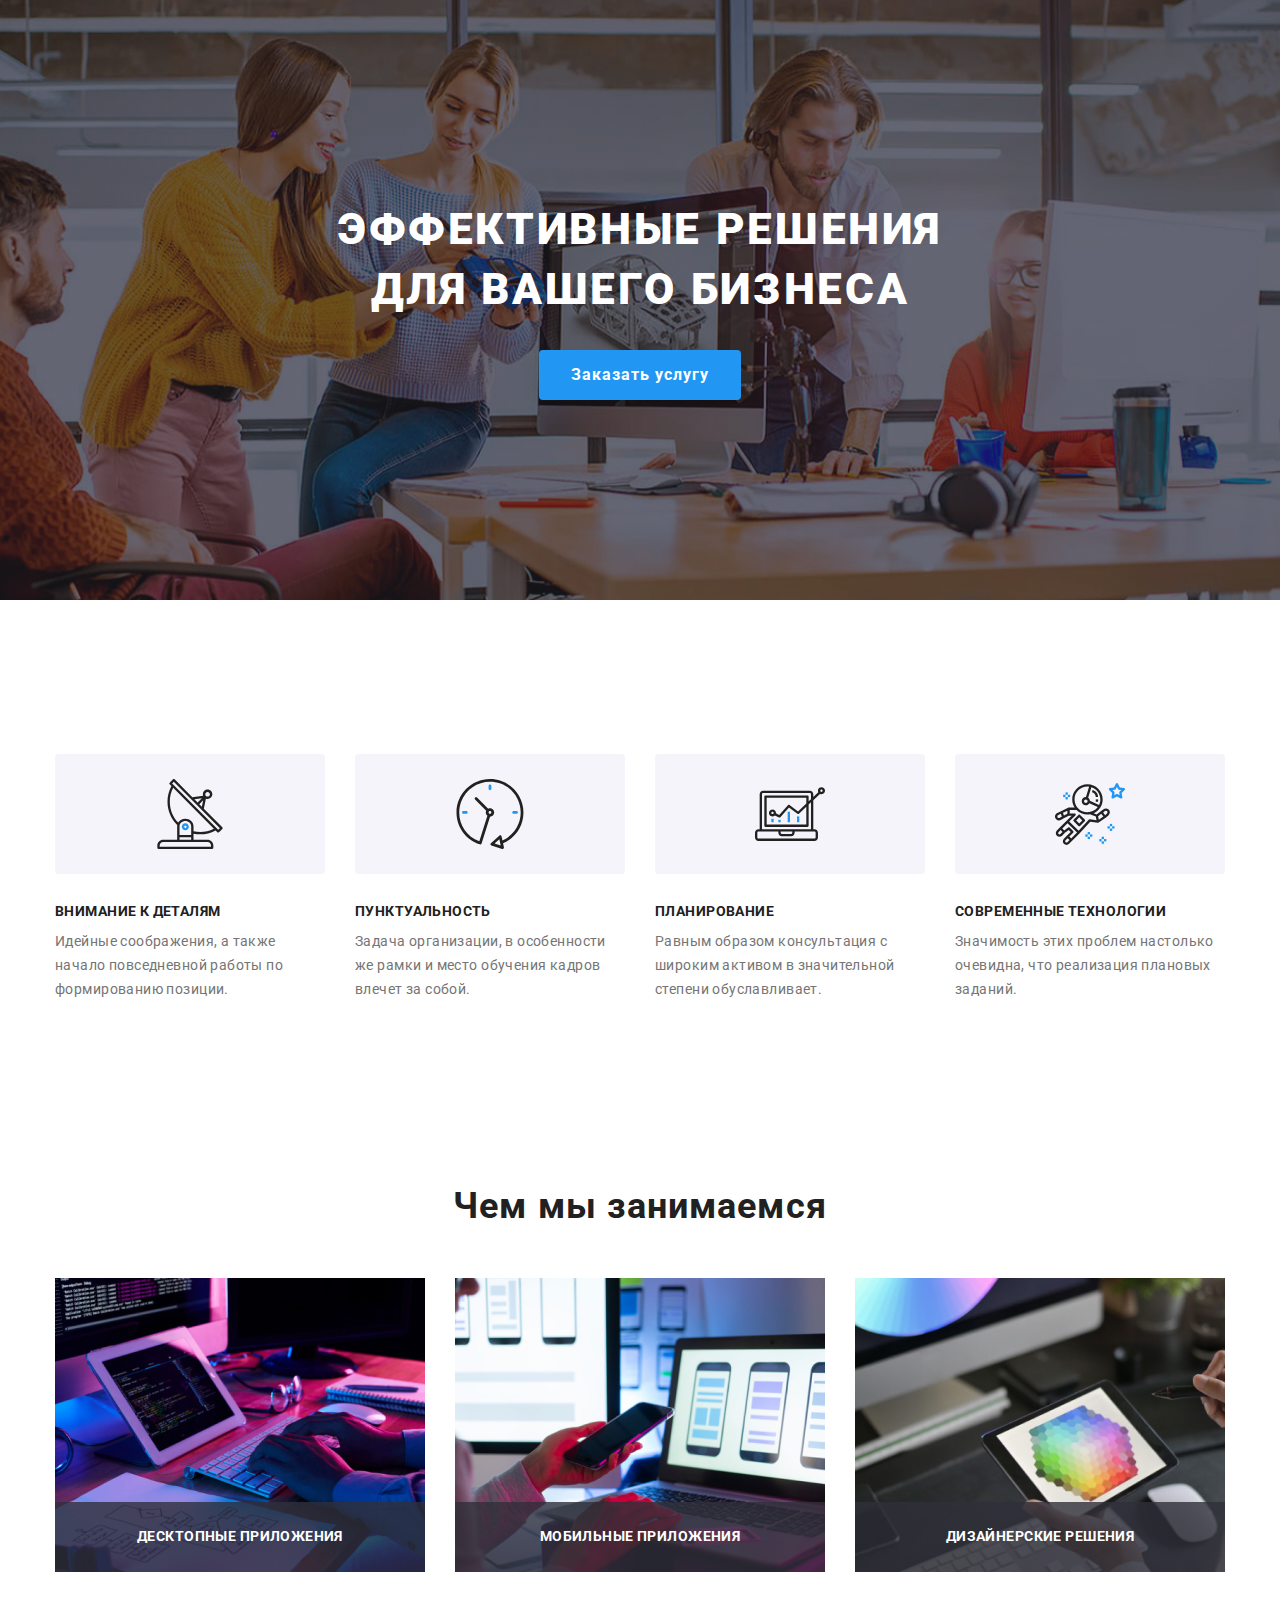
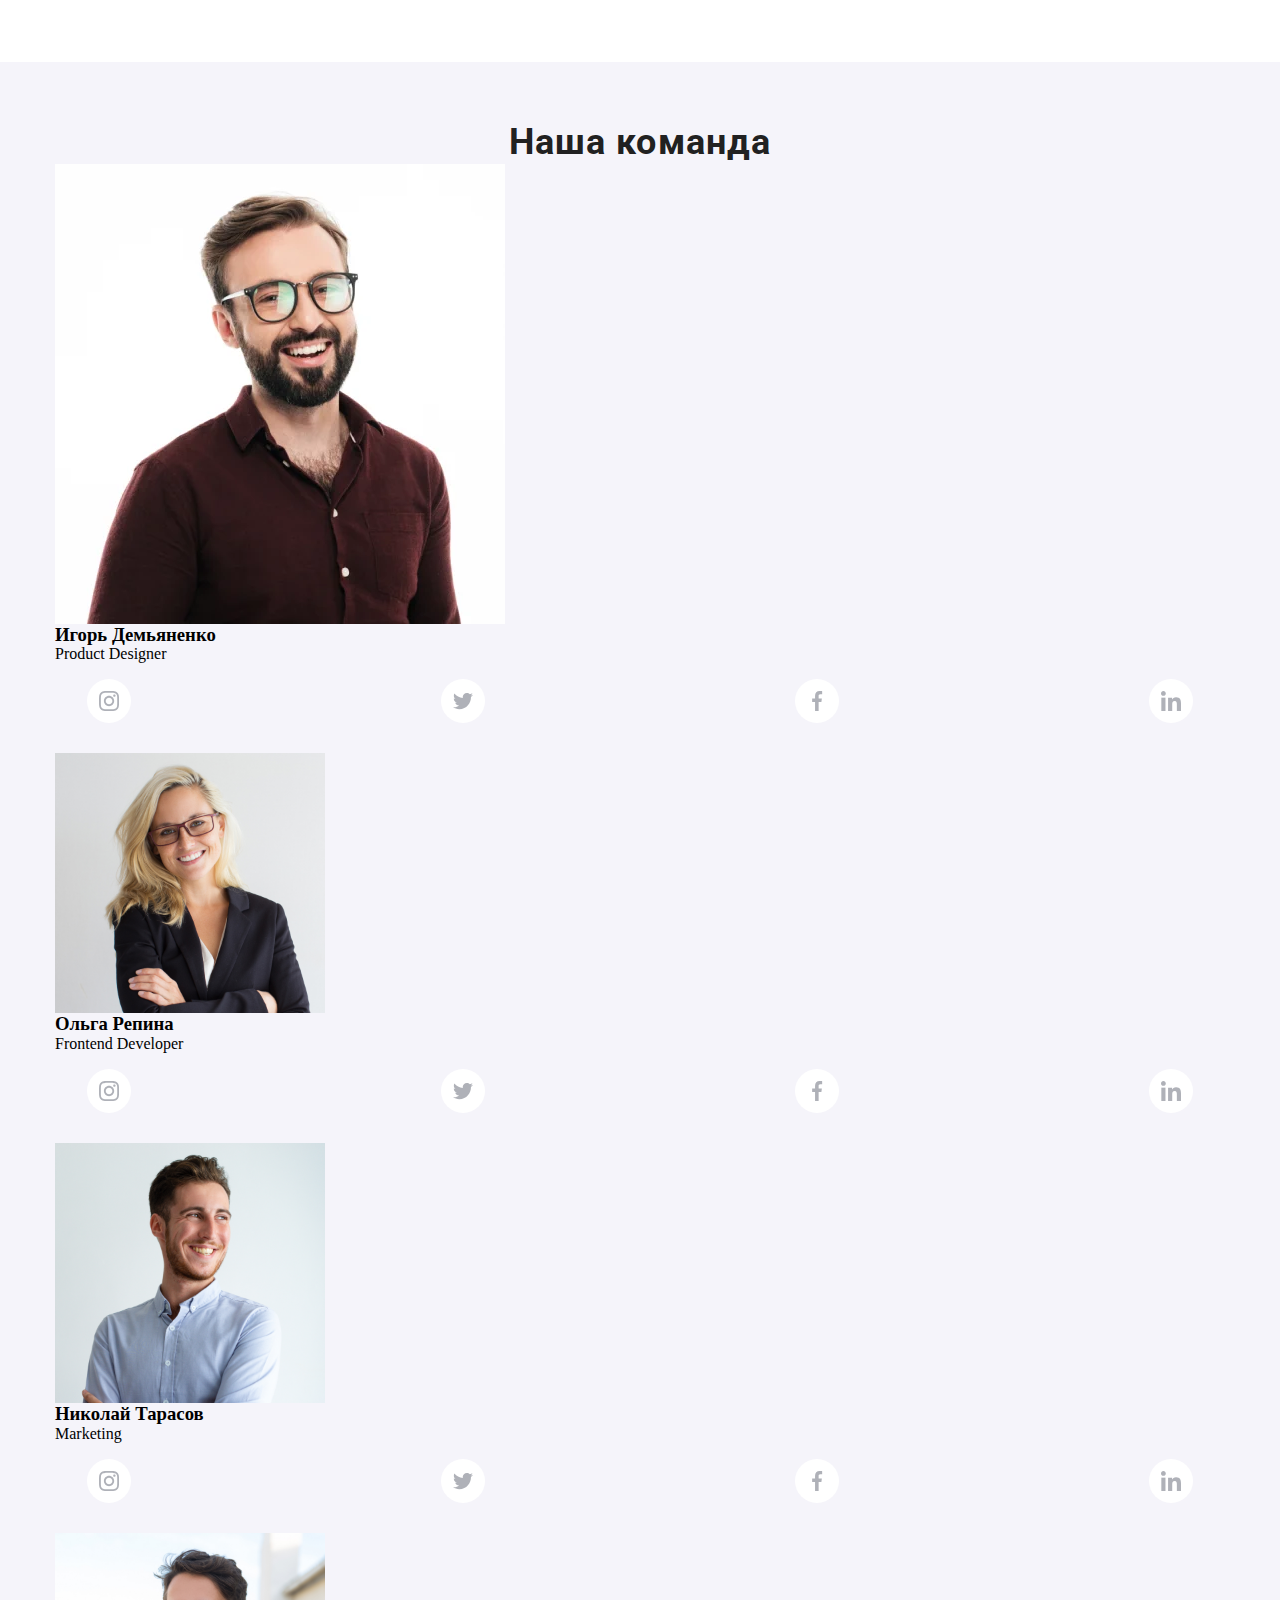
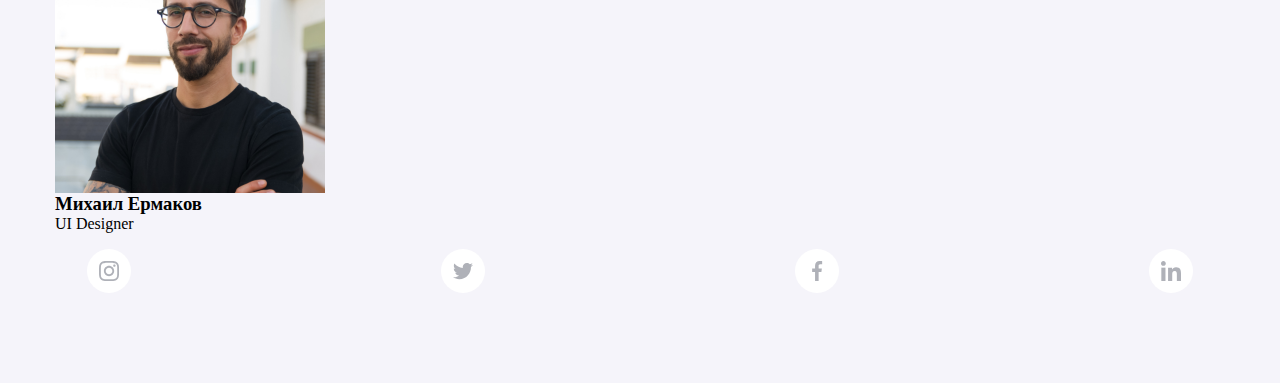
==== commit 1c4c64a2: "finished advantages, services sections. started section our-team" ====
--- a/index.html
+++ b/index.html
@@ -69,13 +69,13 @@
     </section>
 
     <!-- ADVANTAGES -->
-      <!-- <section class="advantages">
+      <section class="advantages">
          <h2 class="advantages__header visually-hidden">Преимущества</h2>
          <div class="container">
             <ul class="advantages__list">
                   <li class="advantages__item">
                      <div class="thumb">
-                        <svg class="advantages__icon">
+                        <svg class="advantages__icon" width="70" height="70">
                            <use href="./images/sprite.svg#icon-antenna"></use>
                         </svg>
                      </div>
@@ -84,7 +84,7 @@
                   </li>
                   <li class="advantages__item">
                      <div class="thumb">
-                        <svg class="advantages__icon">
+                        <svg class="advantages__icon" width="70" height="70">
                            <use href="./images/sprite.svg#icon-clock"></use>
                         </svg>
                      </div>
@@ -93,7 +93,7 @@
                   </li>
                   <li class="advantages__item">
                      <div class="thumb">
-                        <svg class="advantages__icon">
+                        <svg class="advantages__icon" width="70" height="70">
                            <use href="./images/sprite.svg#icon-diagram"></use>
                         </svg>
                      </div>
@@ -102,7 +102,7 @@
                   </li>
                   <li class="advantages__item">
                      <div class="thumb">
-                        <svg class="advantages__icon">
+                        <svg class="advantages__icon" width="70" height="70">
                            <use href="./images/sprite.svg#icon-astronaut"></use>
                         </svg>
                      </div>
@@ -111,10 +111,10 @@
                   </li>
             </ul>
          </div>
-      </section> -->
+      </section>
         
     <!-- SERVICES -->
-    <!-- <section class="services">
+    <section class="services">
       <div class="container">
          <h2 class="title">Чем мы занимаемся</h2>
          <ul class="services__list">
@@ -138,15 +138,28 @@
             </li>
       </ul>
       </div>
-    </section> -->
+    </section>
 
     <!-- OUR TEAM -->
-    <!-- <section class="our__team">
+    <section class="our__team">
       <div class="container">
          <h2 class="title">Наша команда</h2>
          <ul class="members__list">
             <li class="members__list-item">
-               <img src="images/our-team/img.jpg" alt="Игорь Демьяненко - дизайнер продуктов" width="270" height="260">
+               <picture class="member__picture">
+                  <source media="(min-width: 450px)" 
+                  srcset="../images/our-team/mobile/team-member-1-mobile.webp 1x, 
+                          ../images/our-team/mobile/team-member-1-mobile@2x.webp 2x," type="image/webp">
+
+                  <source media="(min-width: 450px)" 
+                  srcset="../images/our-team/mobile/team-member-1-mobile.jpg 1x, 
+                          ../images/our-team/mobile/team-member-1-mobile@2x.jpg 2x">
+
+
+                  <img src="../images/our-team/mobile/team-member-1-mobile.jpg" alt="Игорь Демьяненко - дизайнер продуктов">
+
+               </picture>
+               <!-- <img src="images/our-team/img.jpg" alt="Игорь Демьяненко - дизайнер продуктов" width="270" height="260"> -->
                <div class="text__container">
                   <h3 class="team__member">Игорь Демьяненко</h3>
                   <p class="member__occupation" lang="en">Product Designer</p>
@@ -287,7 +300,7 @@
             </li>
          </ul>
       </div>
-    </section> -->
+    </section>
 
     <!-- CLIENTS -->
     <!-- <section class="our__clients">
--- a/css/main.min.css
+++ b/css/main.min.css
@@ -1,2 +1,2 @@
-.visually-hidden{position:absolute !important;clip:rect(1px 1px 1px 1px);clip:rect(1px, 1px, 1px, 1px);padding:0 !important;border:0 !important;height:1px !important;width:1px !important;overflow:hidden}body{font-family:var(--main-font)}a{text-decoration:none}ul{list-style-type:none}address{font-style:normal}h1,h2,h3,h4,h5,h6{margin:0}ul,ol{margin:0;padding:0}p{margin:0}img{display:block}.container{width:100%;padding:0 15px;border:solid 1px red}@media screen and (min-width: 480px){.container{max-width:480px;margin:0 auto}}@media screen and (min-width: 768px){.container{max-width:768px}}@media screen and (min-width: 1200px){.container{max-width:1200px}}.logo__web,.logo__studio{font-family:"Raleway",sans-serif;font-weight:700;font-size:26px;line-height:1.19;letter-spacing:0.03em;color:#000000}.logo__web{color:#2196f3}.title{font-family:"Roboto",sans-serif;font-weight:700;font-size:36px;line-height:1.166;text-align:center;letter-spacing:0.03em;color:#212121}.btn__hero{margin:auto;display:-webkit-box;display:-ms-flexbox;display:flex;-webkit-box-align:center;-ms-flex-align:center;align-items:center;text-align:center;padding:10px 32px;font-family:"Roboto",sans-serif;font-weight:700;font-size:16px;line-height:1.875;letter-spacing:0.06em;background-color:#2196f3;-webkit-box-shadow:0px 4px 4px rgba(0,0,0,0.15);box-shadow:0px 4px 4px rgba(0,0,0,0.15);border-radius:4px;border:transparent;color:#ffffff;-webkit-transition:background-color 250ms cubic-bezier(0.4, 0, 0.2, 1);transition:background-color 250ms cubic-bezier(0.4, 0, 0.2, 1)}.btn__hero:hover,.btn__hero:focus{background-color:#188ce8}.social__list{display:-webkit-box;display:-ms-flexbox;display:flex;-webkit-box-pack:justify;-ms-flex-pack:justify;justify-content:space-between;margin-top:16px;padding-bottom:30px;padding-right:32px;padding-left:32px}.social__list-link{display:-webkit-box;display:-ms-flexbox;display:flex;-webkit-box-pack:center;-ms-flex-pack:center;justify-content:center;-webkit-box-align:center;-ms-flex-align:center;align-items:center;width:44px;height:44px;background-color:#ffffff;border-radius:50%;-webkit-transition:background-color 250ms cubic-bezier(0.4, 0, 0.2, 1);transition:background-color 250ms cubic-bezier(0.4, 0, 0.2, 1)}.social__list-link:hover,.social__list-link:focus{background-color:#2196f3}.icon__social-link{width:20px;height:20px;fill:#afb1b8;-webkit-transition:fill 250ms cubic-bezier(0.4, 0, 0.2, 1);transition:fill 250ms cubic-bezier(0.4, 0, 0.2, 1)}.social__list-link:hover .icon__social-link,.social__list-link:focus .icon__social-link{fill:#ffffff}.backdrop{position:fixed;left:0;top:0;width:100%;height:100%;background-color:rgba(0,0,0,0.2);-webkit-transition:background-color 250ms cubic-bezier(0.4, 0, 0.2, 1);transition:background-color 250ms cubic-bezier(0.4, 0, 0.2, 1)}.backdrop.is-hidden{opacity:0;visibility:hidden;pointer-events:none}.modal{position:absolute;top:50%;left:50%;-webkit-transform:translate(-50%, -50%) scale(1);transform:translate(-50%, -50%) scale(1);width:528px;min-height:581px;background-color:#ffffff;padding:40px;-webkit-transition:-webkit-transform 500ms linear;transition:-webkit-transform 500ms linear;transition:transform 500ms linear;transition:transform 500ms linear, -webkit-transform 500ms linear}.backdrop.is-hidden .modal{-webkit-transform:translate(-50%, -50%) scale(0);transform:translate(-50%, -50%) scale(0)}.modal__form{display:-webkit-box;display:-ms-flexbox;display:flex;-webkit-box-orient:vertical;-webkit-box-direction:normal;-ms-flex-direction:column;flex-direction:column}.close-btn{position:absolute;display:-webkit-box;display:-ms-flexbox;display:flex;-webkit-box-pack:center;-ms-flex-pack:center;justify-content:center;-webkit-box-align:center;-ms-flex-align:center;align-items:center;top:8px;right:8px;width:30px;height:30px;background-color:#ffffff;border-radius:50%;border:1px solid rgba(0,0,0,0.1)}.close-btn:hover,.close-btn:focus{fill:#2196f3}.form__header{font-family:"Roboto",sans-serif;font-weight:700;font-size:20px;line-height:1.15;text-align:center;letter-spacing:0.03em;color:#212121}.modal__form-input{width:100%;height:40px;border:1px solid rgba(33,33,33,0.2);border-radius:4px;padding-left:42px}.modal__form-input:hover,.modal__form-input:focus{outline:none;border-color:#2196f3;-webkit-transition:border-color 250ms cubic-bezier(0.4, 0, 0.2, 1);transition:border-color 250ms cubic-bezier(0.4, 0, 0.2, 1)}.modal__form-field{margin-top:10px;font-family:#2196f3;font-style:normal;font-weight:normal;font-size:12px;line-height:1.166;letter-spacing:0.01em;color:#757575}.modal__form-input-wrapper{position:relative;display:block;margin-top:4px}.icon_modal{position:absolute;left:12px;top:50%;-webkit-transform:translateY(-50%);transform:translateY(-50%);-webkit-transition:fill 250ms cubic-bezier(0.4, 0, 0.2, 1);transition:fill 250ms cubic-bezier(0.4, 0, 0.2, 1)}.modal__form-input:hover+.icon_modal,.modal__form-input:focus+.icon_modal{fill:#2196f3}.text__area{padding-top:10px}.text__area .modal__form-input{height:120px;padding:12px 16px;margin-top:4px;resize:none}.modal__form-policy-text{margin-top:20px;font-family:"Roboto",sans-serif;font-weight:400;font-size:14px;line-height:1.714;letter-spacing:0.03em;color:#757575}.modal__form-policy-text::before{content:"";display:inline-block;width:15px;height:16px;margin-right:7px;border:2px solid #212121;border-radius:4px;-webkit-transition:border 250ms cubic-bezier(0.4, 0, 0.2, 1);transition:border 250ms cubic-bezier(0.4, 0, 0.2, 1)}.modal__form-checkbox:checked+.modal__form-policy-text::before{background-image:url("../images/modal/icon-check.png");background-size:contain;background-repeat:no-repeat;border:#2196f3}.modal__form-button{margin:0 auto;margin-top:30px;width:-webkit-fit-content;width:-moz-fit-content;width:fit-content;padding:10px 55px;background-color:#2196f3;-webkit-box-shadow:0px 4px 4px rgba(0,0,0,0.15);box-shadow:0px 4px 4px rgba(0,0,0,0.15);border-radius:4px;border:none;font-family:"Roboto",sans-serif;font-weight:700;font-size:16px;line-height:1.875;letter-spacing:0.06em;color:#ffffff;-webkit-transition:background-color 250ms cubic-bezier(0.4, 0, 0.2, 1);transition:background-color 250ms cubic-bezier(0.4, 0, 0.2, 1)}.modal__form-button:hover,.modal__form-button:hover{background-color:#188ce8}.header{border-bottom:1px solid #ececec}.header .container{height:80px;padding-top:24px;padding-bottom:24px;display:-webkit-box;display:-ms-flexbox;display:flex;-webkit-box-align:center;-ms-flex-align:center;align-items:center}.logo__header{margin-right:70px}.navigation{display:-webkit-box;display:-ms-flexbox;display:flex;-webkit-box-align:center;-ms-flex-align:center;align-items:center}.navigation__list{display:-webkit-box;display:-ms-flexbox;display:flex;-webkit-box-align:center;-ms-flex-align:center;align-items:center}.nav__item:not(:last-child){margin-right:50px}.navigation__list-item{position:relative;font-family:"Roboto",sans-serif;font-weight:500;font-size:14px;line-height:1.14;letter-spacing:0.02em;-webkit-transition:color 250ms cubic-bezier(0.4, 0, 0.2, 1);transition:color 250ms cubic-bezier(0.4, 0, 0.2, 1);padding-top:33px;padding-bottom:33px;color:#212121}.navigation__list .navigation__list-item.is-current{color:#2196f3}.navigation__list-item.is-current::after{position:absolute;content:"";bottom:0px;left:0px;width:100%;height:4px;border-radius:2px;background-color:#2196f3}.address{margin-left:auto}.header__contakt-info{display:-webkit-box;display:-ms-flexbox;display:flex}.contact__mail-header,.contact__tel-header{color:#757575;display:-webkit-box;display:-ms-flexbox;display:flex;-webkit-box-align:center;-ms-flex-align:center;align-items:center;-webkit-transition:all 250ms cubic-bezier(0.4, 0, 0.2, 1);transition:all 250ms cubic-bezier(0.4, 0, 0.2, 1)}.contact__mail-header{margin-right:50px}.mail__icon,.tel__icon{margin-right:10px}.contact__icon{display:-webkit-box;display:-ms-flexbox;display:flex;-webkit-box-align:center;-ms-flex-align:center;align-items:center;fill:#757575}.navigation__list-item:hover,.navigation__list-item:focus,.contact__mail-header:hover,.contact__mail-header:focus,.contact__tel-header:hover,.contact__tel-header:focus{color:#2196f3;fill:#2196f3}.hero{background-repeat:no-repeat;background-position:center top}.hero__title{padding-left:30px;padding-right:30px;margin-bottom:30px;font-family:"Roboto",sans-serif;font-weight:900;font-size:26px;line-height:1.615;text-align:center;letter-spacing:0.06em;text-transform:uppercase;color:#ffffff}@media screen and (min-width: 320px) and (max-width: 767px){.hero{background-image:-webkit-gradient(linear, left top, left bottom, from(rgba(47,48,58,0.4)), to(rgba(47,48,58,0.4))),url("../images/hero/bg-mobile.jpg");background-image:linear-gradient(rgba(47,48,58,0.4), rgba(47,48,58,0.4)),url("../images/hero/bg-mobile.jpg");background-repeat:no-repeat;background-position:center top;padding-top:118px;padding-bottom:118px;background-size:480px 400px}.hero__title{padding-left:30px;padding-right:30px}}@media screen and (min-device-pixel-ratio: 2) and (min-width: 320px), screen and (-webkit-min-device-pixel-ratio: 2) and (min-width: 320px), screen and (min-resolution: 192dpi) and (min-width: 320px), screen and (min-resolution: 2dppx) and (min-width: 320px){.hero{background-image:-webkit-gradient(linear, left top, left bottom, from(rgba(47,48,58,0.4)), to(rgba(47,48,58,0.4))),url("../images/hero/bg-mobile@2x.jpg");background-image:linear-gradient(rgba(47,48,58,0.4), rgba(47,48,58,0.4)),url("../images/hero/bg-mobile@2x.jpg")}}@media screen and (min-width: 768px) and (max-width: 1199px){.hero{background-image:-webkit-gradient(linear, left top, left bottom, from(rgba(47,48,58,0.4)), to(rgba(47,48,58,0.4))),url("../images/hero/bg-tablet.jpg");background-image:linear-gradient(rgba(47,48,58,0.4), rgba(47,48,58,0.4)),url("../images/hero/bg-tablet.jpg");padding-top:118px;padding-bottom:118px;background-size:768px 400px}.hero__title{padding-left:170px;padding-right:170px;text-align:center}}@media screen and (min-device-pixel-ratio: 2) and (min-width: 767px), screen and (-webkit-min-device-pixel-ratio: 2) and (min-width: 767px), screen and (min-resolution: 192dpi) and (min-width: 767px), screen and (min-resolution: 2dppx) and (min-width: 767px){.hero{background-image:-webkit-gradient(linear, left top, left bottom, from(rgba(47,48,58,0.4)), to(rgba(47,48,58,0.4))),url("../images/hero/bg-tablet@2x.jpg");background-image:linear-gradient(rgba(47,48,58,0.4), rgba(47,48,58,0.4)),url("../images/hero/bg-tablet@2x.jpg")}}.advantages{padding:94px 0}.advantages__list{display:-webkit-box;display:-ms-flexbox;display:flex}.advantages__item:not(:last-child){margin-right:30px}.advantages__item{width:calc((100% - 3 * 30px) / 4)}.thumb{width:270px;height:120px;background:#f5f4fa;display:-webkit-box;display:-ms-flexbox;display:flex;-webkit-box-pack:center;-ms-flex-pack:center;justify-content:center;-webkit-box-align:center;-ms-flex-align:center;align-items:center;margin-bottom:30px}.advantages__icon{width:70px;height:70px;border-radius:4px}.advantages__title{margin-bottom:10px;font-family:"Roboto",sans-serif;font-weight:700;font-size:14px;line-height:1.14;letter-spacing:0.03em;text-transform:uppercase;color:#212121}.advantages__description{font-family:"Roboto",sans-serif;font-weight:400;font-size:14px;line-height:1.714;letter-spacing:0.03em;color:#757575}.services{padding-bottom:90px}.services__list{display:-webkit-box;display:-ms-flexbox;display:flex;margin-top:50px}.services__list-item{width:370px}.services__list-item:not(:last-child){margin-right:30px}.service__thumb{position:relative}.service__description{position:absolute;bottom:0px;width:100%;padding-top:27px;padding-bottom:27px;-webkit-box-pack:center;-ms-flex-pack:center;justify-content:center;font-family:"Roboto",sans-serif;font-style:normal;font-weight:700;font-size:14px;line-height:1.14;text-align:center;letter-spacing:0.03em;text-transform:uppercase;background-color:rgba(47,48,58,0.8);color:#fff}.our__team{padding-top:98px;padding-bottom:90px;background-color:#f5f4fa}.members__list{display:-webkit-box;display:-ms-flexbox;display:flex}.members__list-item{width:270px;margin-top:50px;background-color:#ffffff}.members__list-item:not(:last-child){margin-right:30px}.members__list-item{-webkit-box-shadow:0px 1px 3px rgba(0,0,0,0.12),0px 1px 1px rgba(0,0,0,0.14),0px 2px 1px rgba(0,0,0,0.2);box-shadow:0px 1px 3px rgba(0,0,0,0.12),0px 1px 1px rgba(0,0,0,0.14),0px 2px 1px rgba(0,0,0,0.2);border-radius:0px 0px 4px 4px}.text__container{padding-top:30px;padding-left:59px;padding-right:59px}.team__member{margin-bottom:10px;font-family:"Roboto",sans-serif;font-weight:500;font-size:16px;line-height:1.19;text-align:center;letter-spacing:0.03em;color:#212121}.member__occupation{font-family:"Roboto",sans-serif;font-weight:400;font-size:16px;line-height:1.19;text-align:center;letter-spacing:0.03em;color:#757575}.our__clients{padding:94px 0}.clients__list{display:-webkit-box;display:-ms-flexbox;display:flex;-webkit-box-pack:justify;-ms-flex-pack:justify;justify-content:space-between;margin-top:50px}.clients__link{display:-webkit-box;display:-ms-flexbox;display:flex;-webkit-box-pack:center;-ms-flex-pack:center;justify-content:center;-webkit-box-align:center;-ms-flex-align:center;align-items:center;width:170px;height:90px;border:1px solid #afb1b8;-webkit-box-sizing:border-box;box-sizing:border-box;border-radius:4px;-webkit-transition:border 250ms cubic-bezier(0.4, 0, 0.2, 1);transition:border 250ms cubic-bezier(0.4, 0, 0.2, 1)}.clients__link:hover,.clients__link:focus{border:1px solid #2196f3}.clients__icon{fill:#afb1b8;-webkit-transition:fill 250ms cubic-bezier(0.4, 0, 0.2, 1);transition:fill 250ms cubic-bezier(0.4, 0, 0.2, 1)}.clients__link:hover .clients__icon,.clients__link:focus .clients__icon{fill:#2196f3}.footer{padding:60px 0;background-color:#2f303a}.footer .container{display:-webkit-box;display:-ms-flexbox;display:flex}.logo__footer>.logo__studio{color:#ffffff}.address__footer-item:not(:last-child){margin-bottom:9px}.address__footer{margin-top:20px}.address{font-family:"Roboto",sans-serif;font-weight:400;font-size:14px;line-height:1.714;letter-spacing:0.03em;color:#ffffff}.contact__mail-footer{font-family:"Roboto",sans-serif;font-weight:400;font-size:14px;line-height:1.714;letter-spacing:0.03em;color:rgba(255,255,255,0.6)}.contact__tel-footer{font-family:"Roboto",sans-serif;font-weight:400;font-size:14px;line-height:1.714;letter-spacing:0.03em;color:rgba(255,255,255,0.6)}.join__us-text{font-family:"Roboto",sans-serif;font-weight:700;font-size:14px;line-height:1.14;letter-spacing:0.03em;text-transform:uppercase;color:#ffffff}.join__us .social__list{margin-top:20px;padding-left:0}.join__us{padding-top:12px;margin-left:70px}.join__us .social__list-link{background-color:rgba(255,255,255,0.1)}.join__us .social__list-link:hover,.join__us .social__list-link:focus{background-color:#2196f3}.join__us .icon__social-link{fill:#ffffff}.join__us .social__list-item:not(:last-child){margin-right:10px}.form__footer{margin-top:12px;margin-left:83px}.form__footer-call{font-family:"Roboto",sans-serif;font-weight:700;font-size:14px;line-height:1.14;letter-spacing:0.03em;text-transform:uppercase;color:#ffffff}.input__container{display:-webkit-box;display:-ms-flexbox;display:flex;-webkit-box-align:center;-ms-flex-align:center;align-items:center;margin-top:20px;margin-bottom:94px}.form__footer-input{width:350px;margin-right:12px;padding-top:14px;padding-bottom:14px;padding-left:16px;padding-right:auto;background-color:#2f303a;border:1px solid rgba(255,255,255,0.3);-webkit-box-sizing:border-box;box-sizing:border-box;border:drop-shadow(0px 4px 4px rgba(0,0,0,0.15));border-radius:4px;color:rgba(255,255,255,0.6)}.form__footer-input::-webkit-input-placeholder{font-family:"Roboto",sans-serif;font-weight:400;font-size:16px;line-height:1.25;letter-spacing:0.03em;color:rgba(255,255,255,0.6)}.form__footer-input:-ms-input-placeholder{font-family:"Roboto",sans-serif;font-weight:400;font-size:16px;line-height:1.25;letter-spacing:0.03em;color:rgba(255,255,255,0.6)}.form__footer-input::-ms-input-placeholder{font-family:"Roboto",sans-serif;font-weight:400;font-size:16px;line-height:1.25;letter-spacing:0.03em;color:rgba(255,255,255,0.6)}.form__footer-input::placeholder{font-family:"Roboto",sans-serif;font-weight:400;font-size:16px;line-height:1.25;letter-spacing:0.03em;color:rgba(255,255,255,0.6)}.form__footer-btn{display:-webkit-box;display:-ms-flexbox;display:flex;padding-left:27px;padding-right:27px;height:50px;font-family:"Roboto",sans-serif;font-weight:700;font-size:16px;line-height:1.875;-webkit-box-pack:center;-ms-flex-pack:center;justify-content:center;-webkit-box-align:center;-ms-flex-align:center;align-items:center;text-align:center;letter-spacing:0.06em;color:#ffffff;background-color:#2196f3;-webkit-box-shadow:0px 4px 4px rgba(0,0,0,0.15);box-shadow:0px 4px 4px rgba(0,0,0,0.15);border-radius:4px;border:#2196f3;-webkit-transition:background-color 250ms cubic-bezier(0.4, 0, 0.2, 1);transition:background-color 250ms cubic-bezier(0.4, 0, 0.2, 1)}.form__footer-btn:hover,.form__footer-btn:focus{background-color:#188ce8}.icon__form-send{margin-left:10px}
+.visually-hidden{position:absolute !important;clip:rect(1px 1px 1px 1px);clip:rect(1px, 1px, 1px, 1px);padding:0 !important;border:0 !important;height:1px !important;width:1px !important;overflow:hidden}body{font-family:var(--main-font)}a{text-decoration:none}ul{list-style-type:none}address{font-style:normal}h1,h2,h3,h4,h5,h6{margin:0}ul,ol{margin:0;padding:0}p{margin:0}img{display:block}.container{width:100%;padding:0 15px;margin:0 auto}@media screen and (min-width: 480px){.container{max-width:480px}}@media screen and (min-width: 768px){.container{max-width:768px}}@media screen and (min-width: 1200px){.container{max-width:1200px}}.logo__web,.logo__studio{font-family:"Raleway",sans-serif;font-weight:700;font-size:26px;line-height:1.19;letter-spacing:0.03em;color:#000000}.logo__web{color:#2196f3}.title{font-family:"Roboto",sans-serif;font-weight:700;font-size:36px;line-height:1.166;text-align:center;letter-spacing:0.03em;color:#212121}.btn__hero{margin:auto;display:-webkit-box;display:-ms-flexbox;display:flex;-webkit-box-align:center;-ms-flex-align:center;align-items:center;text-align:center;padding:10px 32px;font-family:"Roboto",sans-serif;font-weight:700;font-size:16px;line-height:1.875;letter-spacing:0.06em;background-color:#2196f3;-webkit-box-shadow:0px 4px 4px rgba(0,0,0,0.15);box-shadow:0px 4px 4px rgba(0,0,0,0.15);border-radius:4px;border:transparent;color:#ffffff;-webkit-transition:background-color 250ms cubic-bezier(0.4, 0, 0.2, 1);transition:background-color 250ms cubic-bezier(0.4, 0, 0.2, 1)}.btn__hero:hover,.btn__hero:focus{background-color:#188ce8}.social__list{display:-webkit-box;display:-ms-flexbox;display:flex;-webkit-box-pack:justify;-ms-flex-pack:justify;justify-content:space-between;margin-top:16px;padding-bottom:30px;padding-right:32px;padding-left:32px}.social__list-link{display:-webkit-box;display:-ms-flexbox;display:flex;-webkit-box-pack:center;-ms-flex-pack:center;justify-content:center;-webkit-box-align:center;-ms-flex-align:center;align-items:center;width:44px;height:44px;background-color:#ffffff;border-radius:50%;-webkit-transition:background-color 250ms cubic-bezier(0.4, 0, 0.2, 1);transition:background-color 250ms cubic-bezier(0.4, 0, 0.2, 1)}.social__list-link:hover,.social__list-link:focus{background-color:#2196f3}.icon__social-link{width:20px;height:20px;fill:#afb1b8;-webkit-transition:fill 250ms cubic-bezier(0.4, 0, 0.2, 1);transition:fill 250ms cubic-bezier(0.4, 0, 0.2, 1)}.social__list-link:hover .icon__social-link,.social__list-link:focus .icon__social-link{fill:#ffffff}.backdrop{position:fixed;left:0;top:0;width:100%;height:100%;background-color:rgba(0,0,0,0.2);-webkit-transition:background-color 250ms cubic-bezier(0.4, 0, 0.2, 1);transition:background-color 250ms cubic-bezier(0.4, 0, 0.2, 1)}.backdrop.is-hidden{opacity:0;visibility:hidden;pointer-events:none}.modal{position:absolute;top:50%;left:50%;-webkit-transform:translate(-50%, -50%) scale(1);transform:translate(-50%, -50%) scale(1);width:528px;min-height:581px;background-color:#ffffff;padding:40px;-webkit-transition:-webkit-transform 500ms linear;transition:-webkit-transform 500ms linear;transition:transform 500ms linear;transition:transform 500ms linear, -webkit-transform 500ms linear}.backdrop.is-hidden .modal{-webkit-transform:translate(-50%, -50%) scale(0);transform:translate(-50%, -50%) scale(0)}.modal__form{display:-webkit-box;display:-ms-flexbox;display:flex;-webkit-box-orient:vertical;-webkit-box-direction:normal;-ms-flex-direction:column;flex-direction:column}.close-btn{position:absolute;display:-webkit-box;display:-ms-flexbox;display:flex;-webkit-box-pack:center;-ms-flex-pack:center;justify-content:center;-webkit-box-align:center;-ms-flex-align:center;align-items:center;top:8px;right:8px;width:30px;height:30px;background-color:#ffffff;border-radius:50%;border:1px solid rgba(0,0,0,0.1)}.close-btn:hover,.close-btn:focus{fill:#2196f3}.form__header{font-family:"Roboto",sans-serif;font-weight:700;font-size:20px;line-height:1.15;text-align:center;letter-spacing:0.03em;color:#212121}.modal__form-input{width:100%;height:40px;border:1px solid rgba(33,33,33,0.2);border-radius:4px;padding-left:42px}.modal__form-input:hover,.modal__form-input:focus{outline:none;border-color:#2196f3;-webkit-transition:border-color 250ms cubic-bezier(0.4, 0, 0.2, 1);transition:border-color 250ms cubic-bezier(0.4, 0, 0.2, 1)}.modal__form-field{margin-top:10px;font-family:#2196f3;font-style:normal;font-weight:normal;font-size:12px;line-height:1.166;letter-spacing:0.01em;color:#757575}.modal__form-input-wrapper{position:relative;display:block;margin-top:4px}.icon_modal{position:absolute;left:12px;top:50%;-webkit-transform:translateY(-50%);transform:translateY(-50%);-webkit-transition:fill 250ms cubic-bezier(0.4, 0, 0.2, 1);transition:fill 250ms cubic-bezier(0.4, 0, 0.2, 1)}.modal__form-input:hover+.icon_modal,.modal__form-input:focus+.icon_modal{fill:#2196f3}.text__area{padding-top:10px}.text__area .modal__form-input{height:120px;padding:12px 16px;margin-top:4px;resize:none}.modal__form-policy-text{margin-top:20px;font-family:"Roboto",sans-serif;font-weight:400;font-size:14px;line-height:1.714;letter-spacing:0.03em;color:#757575}.modal__form-policy-text::before{content:"";display:inline-block;width:15px;height:16px;margin-right:7px;border:2px solid #212121;border-radius:4px;-webkit-transition:border 250ms cubic-bezier(0.4, 0, 0.2, 1);transition:border 250ms cubic-bezier(0.4, 0, 0.2, 1)}.modal__form-checkbox:checked+.modal__form-policy-text::before{background-image:url("../images/modal/icon-check.png");background-size:contain;background-repeat:no-repeat;border:#2196f3}.modal__form-button{margin:0 auto;margin-top:30px;width:-webkit-fit-content;width:-moz-fit-content;width:fit-content;padding:10px 55px;background-color:#2196f3;-webkit-box-shadow:0px 4px 4px rgba(0,0,0,0.15);box-shadow:0px 4px 4px rgba(0,0,0,0.15);border-radius:4px;border:none;font-family:"Roboto",sans-serif;font-weight:700;font-size:16px;line-height:1.875;letter-spacing:0.06em;color:#ffffff;-webkit-transition:background-color 250ms cubic-bezier(0.4, 0, 0.2, 1);transition:background-color 250ms cubic-bezier(0.4, 0, 0.2, 1)}.modal__form-button:hover,.modal__form-button:hover{background-color:#188ce8}.header{border-bottom:1px solid #ececec}.header .container{height:80px;padding-top:24px;padding-bottom:24px;display:-webkit-box;display:-ms-flexbox;display:flex;-webkit-box-align:center;-ms-flex-align:center;align-items:center}.logo__header{margin-right:70px}.navigation{display:-webkit-box;display:-ms-flexbox;display:flex;-webkit-box-align:center;-ms-flex-align:center;align-items:center}.navigation__list{display:-webkit-box;display:-ms-flexbox;display:flex;-webkit-box-align:center;-ms-flex-align:center;align-items:center}.nav__item:not(:last-child){margin-right:50px}.navigation__list-item{position:relative;font-family:"Roboto",sans-serif;font-weight:500;font-size:14px;line-height:1.14;letter-spacing:0.02em;-webkit-transition:color 250ms cubic-bezier(0.4, 0, 0.2, 1);transition:color 250ms cubic-bezier(0.4, 0, 0.2, 1);padding-top:33px;padding-bottom:33px;color:#212121}.navigation__list .navigation__list-item.is-current{color:#2196f3}.navigation__list-item.is-current::after{position:absolute;content:"";bottom:0px;left:0px;width:100%;height:4px;border-radius:2px;background-color:#2196f3}.address{margin-left:auto}.header__contakt-info{display:-webkit-box;display:-ms-flexbox;display:flex}.contact__mail-header,.contact__tel-header{color:#757575;display:-webkit-box;display:-ms-flexbox;display:flex;-webkit-box-align:center;-ms-flex-align:center;align-items:center;-webkit-transition:all 250ms cubic-bezier(0.4, 0, 0.2, 1);transition:all 250ms cubic-bezier(0.4, 0, 0.2, 1)}.contact__mail-header{margin-right:50px}.mail__icon,.tel__icon{margin-right:10px}.contact__icon{display:-webkit-box;display:-ms-flexbox;display:flex;-webkit-box-align:center;-ms-flex-align:center;align-items:center;fill:#757575}.navigation__list-item:hover,.navigation__list-item:focus,.contact__mail-header:hover,.contact__mail-header:focus,.contact__tel-header:hover,.contact__tel-header:focus{color:#2196f3;fill:#2196f3}.hero{background-color:#333333;background-repeat:no-repeat;background-position:center top;margin-bottom:60px}.hero__title{margin-bottom:30px;font-family:"Roboto",sans-serif;font-weight:900;font-size:26px;line-height:1.615;text-align:center;letter-spacing:0.06em;text-transform:uppercase;color:#ffffff}@media screen and (min-width: 320px) and (max-width: 767px){.hero{background-image:-webkit-gradient(linear, left top, left bottom, from(rgba(47,48,58,0.4)), to(rgba(47,48,58,0.4))),url("../images/hero/bg-mobile.jpg");background-image:linear-gradient(rgba(47,48,58,0.4), rgba(47,48,58,0.4)),url("../images/hero/bg-mobile.jpg");background-repeat:no-repeat;background-position:center top;padding-top:118px;padding-bottom:118px;background-size:480px 400px}.hero__title{padding-left:30px;padding-right:30px}}@media screen and (min-device-pixel-ratio: 2) and (min-width: 320px), screen and (-webkit-min-device-pixel-ratio: 2) and (min-width: 320px), screen and (min-resolution: 192dpi) and (min-width: 320px), screen and (min-resolution: 2dppx) and (min-width: 320px){.hero{background-image:-webkit-gradient(linear, left top, left bottom, from(rgba(47,48,58,0.4)), to(rgba(47,48,58,0.4))),url("../images/hero/bg-mobile@2x.jpg");background-image:linear-gradient(rgba(47,48,58,0.4), rgba(47,48,58,0.4)),url("../images/hero/bg-mobile@2x.jpg")}}@media screen and (min-width: 768px) and (max-width: 1199px){.hero{background-image:-webkit-gradient(linear, left top, left bottom, from(rgba(47,48,58,0.4)), to(rgba(47,48,58,0.4))),url("../images/hero/bg-tablet.jpg");background-image:linear-gradient(rgba(47,48,58,0.4), rgba(47,48,58,0.4)),url("../images/hero/bg-tablet.jpg");padding-top:118px;padding-bottom:118px;background-size:768px 400px}.hero__title{padding-left:170px;padding-right:170px}}@media screen and (min-device-pixel-ratio: 2) and (min-width: 768px), screen and (-webkit-min-device-pixel-ratio: 2) and (min-width: 768px), screen and (min-resolution: 192dpi) and (min-width: 768px), screen and (min-resolution: 2dppx) and (min-width: 768px){.hero{background-image:-webkit-gradient(linear, left top, left bottom, from(rgba(47,48,58,0.4)), to(rgba(47,48,58,0.4))),url("../images/hero/bg-tablet@2x.jpg");background-image:linear-gradient(rgba(47,48,58,0.4), rgba(47,48,58,0.4)),url("../images/hero/bg-tablet@2x.jpg")}}@media screen and (min-width: 1200px){.hero{background-image:-webkit-gradient(linear, left top, left bottom, from(rgba(47,48,58,0.4)), to(rgba(47,48,58,0.4))),url("../images/hero/bg.jpg");background-image:linear-gradient(rgba(47,48,58,0.4), rgba(47,48,58,0.4)),url("../images/hero/bg.jpg");padding-top:200px;padding-bottom:200px;background-size:1600px 600px}.hero__title{padding-left:240px;padding-right:240px;font-size:44px;line-height:1.36}}@media screen and (min-device-pixel-ratio: 2) and (min-width: 1200px), screen and (-webkit-min-device-pixel-ratio: 2) and (min-width: 1200px), screen and (min-resolution: 192dpi) and (min-width: 1200px), screen and (min-resolution: 2dppx) and (min-width: 1200px){.hero{background-image:-webkit-gradient(linear, left top, left bottom, from(rgba(47,48,58,0.4)), to(rgba(47,48,58,0.4))),url("../images/hero/bg@2x.jpg");background-image:linear-gradient(rgba(47,48,58,0.4), rgba(47,48,58,0.4)),url("../images/hero/bg@2x.jpg")}}.advantages{margin-bottom:60px}.advantages__item{margin-bottom:30px}.advantages__title{font-family:"Roboto",sans-serif;font-weight:700;font-size:14px;line-height:1.14;letter-spacing:0.03em;text-transform:uppercase;margin-top:30px;margin-bottom:10px;color:#212121}.advantages__description{font-family:"Roboto",sans-serif;font-weight:400;font-size:14px;line-height:1.714;letter-spacing:0.03em;color:#757575}.thumb{height:120px;background:#f5f4fa;display:-webkit-box;display:-ms-flexbox;display:flex;-webkit-box-pack:center;-ms-flex-pack:center;justify-content:center;-webkit-box-align:center;-ms-flex-align:center;align-items:center;margin-bottom:30px;border-radius:4px}@media screen and (min-width: 320px) and (max-width: 767px){.advantages__title{text-align:center}}@media screen and (min-width: 768px) and (max-width: 1199px){.advantages__list{display:-webkit-box;display:-ms-flexbox;display:flex;-ms-flex-wrap:wrap;flex-wrap:wrap}.advantages__item{margin-bottom:30px;width:calc((100% - 30px) / 2)}.advantages__item:nth-child(2n-1){margin-right:30px}}@media screen and (min-width: 1200px){.advantages{padding:94px 0}.advantages__list{display:-webkit-box;display:-ms-flexbox;display:flex}.advantages__item:not(:last-child){margin-right:30px}.advantages__item{width:calc((100% - 3 * 30px) / 4)}}@media screen and (min-width: 320px) and (max-width: 767px){.services{display:none}}@media screen and (min-width: 768px) and (max-width: 1199px){.services{display:none}}.services{padding-bottom:90px}.services__list{display:-webkit-box;display:-ms-flexbox;display:flex;margin-top:50px}.services__list-item{width:370px}.services__list-item:not(:last-child){margin-right:30px}.service__thumb{position:relative}.service__description{position:absolute;bottom:0px;width:100%;padding-top:27px;padding-bottom:27px;-webkit-box-pack:center;-ms-flex-pack:center;justify-content:center;font-family:"Roboto",sans-serif;font-style:normal;font-weight:700;font-size:14px;line-height:1.14;text-align:center;letter-spacing:0.03em;text-transform:uppercase;background-color:rgba(47,48,58,0.8);color:#fff}.our__team{padding:60px 0;background-color:#f5f4fa}.our__clients{padding:94px 0}.clients__list{display:-webkit-box;display:-ms-flexbox;display:flex;-webkit-box-pack:justify;-ms-flex-pack:justify;justify-content:space-between;margin-top:50px}.clients__link{display:-webkit-box;display:-ms-flexbox;display:flex;-webkit-box-pack:center;-ms-flex-pack:center;justify-content:center;-webkit-box-align:center;-ms-flex-align:center;align-items:center;width:170px;height:90px;border:1px solid #afb1b8;-webkit-box-sizing:border-box;box-sizing:border-box;border-radius:4px;-webkit-transition:border 250ms cubic-bezier(0.4, 0, 0.2, 1);transition:border 250ms cubic-bezier(0.4, 0, 0.2, 1)}.clients__link:hover,.clients__link:focus{border:1px solid #2196f3}.clients__icon{fill:#afb1b8;-webkit-transition:fill 250ms cubic-bezier(0.4, 0, 0.2, 1);transition:fill 250ms cubic-bezier(0.4, 0, 0.2, 1)}.clients__link:hover .clients__icon,.clients__link:focus .clients__icon{fill:#2196f3}.footer{padding:60px 0;background-color:#2f303a}.footer .container{display:-webkit-box;display:-ms-flexbox;display:flex}.logo__footer>.logo__studio{color:#ffffff}.address__footer-item:not(:last-child){margin-bottom:9px}.address__footer{margin-top:20px}.address{font-family:"Roboto",sans-serif;font-weight:400;font-size:14px;line-height:1.714;letter-spacing:0.03em;color:#ffffff}.contact__mail-footer{font-family:"Roboto",sans-serif;font-weight:400;font-size:14px;line-height:1.714;letter-spacing:0.03em;color:rgba(255,255,255,0.6)}.contact__tel-footer{font-family:"Roboto",sans-serif;font-weight:400;font-size:14px;line-height:1.714;letter-spacing:0.03em;color:rgba(255,255,255,0.6)}.join__us-text{font-family:"Roboto",sans-serif;font-weight:700;font-size:14px;line-height:1.14;letter-spacing:0.03em;text-transform:uppercase;color:#ffffff}.join__us .social__list{margin-top:20px;padding-left:0}.join__us{padding-top:12px;margin-left:70px}.join__us .social__list-link{background-color:rgba(255,255,255,0.1)}.join__us .social__list-link:hover,.join__us .social__list-link:focus{background-color:#2196f3}.join__us .icon__social-link{fill:#ffffff}.join__us .social__list-item:not(:last-child){margin-right:10px}.form__footer{margin-top:12px;margin-left:83px}.form__footer-call{font-family:"Roboto",sans-serif;font-weight:700;font-size:14px;line-height:1.14;letter-spacing:0.03em;text-transform:uppercase;color:#ffffff}.input__container{display:-webkit-box;display:-ms-flexbox;display:flex;-webkit-box-align:center;-ms-flex-align:center;align-items:center;margin-top:20px;margin-bottom:94px}.form__footer-input{width:350px;margin-right:12px;padding-top:14px;padding-bottom:14px;padding-left:16px;padding-right:auto;background-color:#2f303a;border:1px solid rgba(255,255,255,0.3);-webkit-box-sizing:border-box;box-sizing:border-box;border:drop-shadow(0px 4px 4px rgba(0,0,0,0.15));border-radius:4px;color:rgba(255,255,255,0.6)}.form__footer-input::-webkit-input-placeholder{font-family:"Roboto",sans-serif;font-weight:400;font-size:16px;line-height:1.25;letter-spacing:0.03em;color:rgba(255,255,255,0.6)}.form__footer-input:-ms-input-placeholder{font-family:"Roboto",sans-serif;font-weight:400;font-size:16px;line-height:1.25;letter-spacing:0.03em;color:rgba(255,255,255,0.6)}.form__footer-input::-ms-input-placeholder{font-family:"Roboto",sans-serif;font-weight:400;font-size:16px;line-height:1.25;letter-spacing:0.03em;color:rgba(255,255,255,0.6)}.form__footer-input::placeholder{font-family:"Roboto",sans-serif;font-weight:400;font-size:16px;line-height:1.25;letter-spacing:0.03em;color:rgba(255,255,255,0.6)}.form__footer-btn{display:-webkit-box;display:-ms-flexbox;display:flex;padding-left:27px;padding-right:27px;height:50px;font-family:"Roboto",sans-serif;font-weight:700;font-size:16px;line-height:1.875;-webkit-box-pack:center;-ms-flex-pack:center;justify-content:center;-webkit-box-align:center;-ms-flex-align:center;align-items:center;text-align:center;letter-spacing:0.06em;color:#ffffff;background-color:#2196f3;-webkit-box-shadow:0px 4px 4px rgba(0,0,0,0.15);box-shadow:0px 4px 4px rgba(0,0,0,0.15);border-radius:4px;border:#2196f3;-webkit-transition:background-color 250ms cubic-bezier(0.4, 0, 0.2, 1);transition:background-color 250ms cubic-bezier(0.4, 0, 0.2, 1)}.form__footer-btn:hover,.form__footer-btn:focus{background-color:#188ce8}.icon__form-send{margin-left:10px}
 /*# sourceMappingURL=main.min.css.map */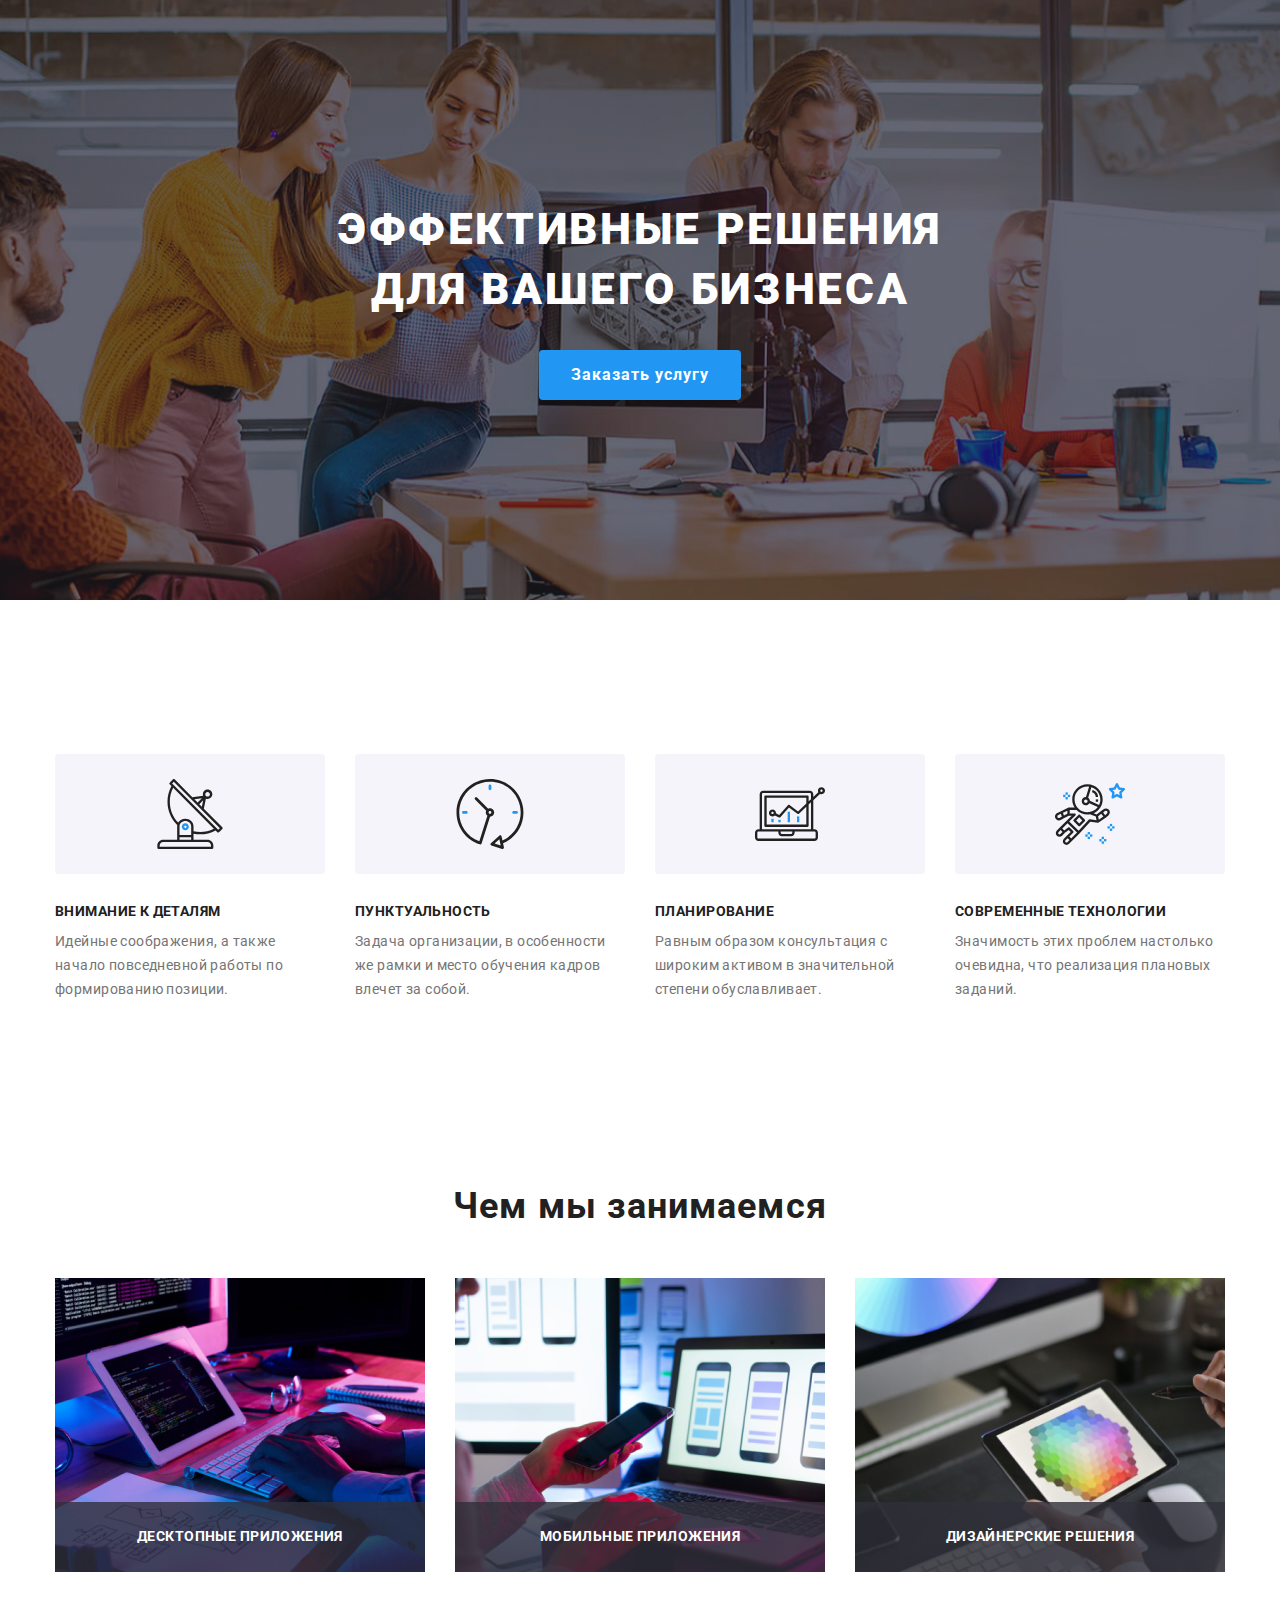
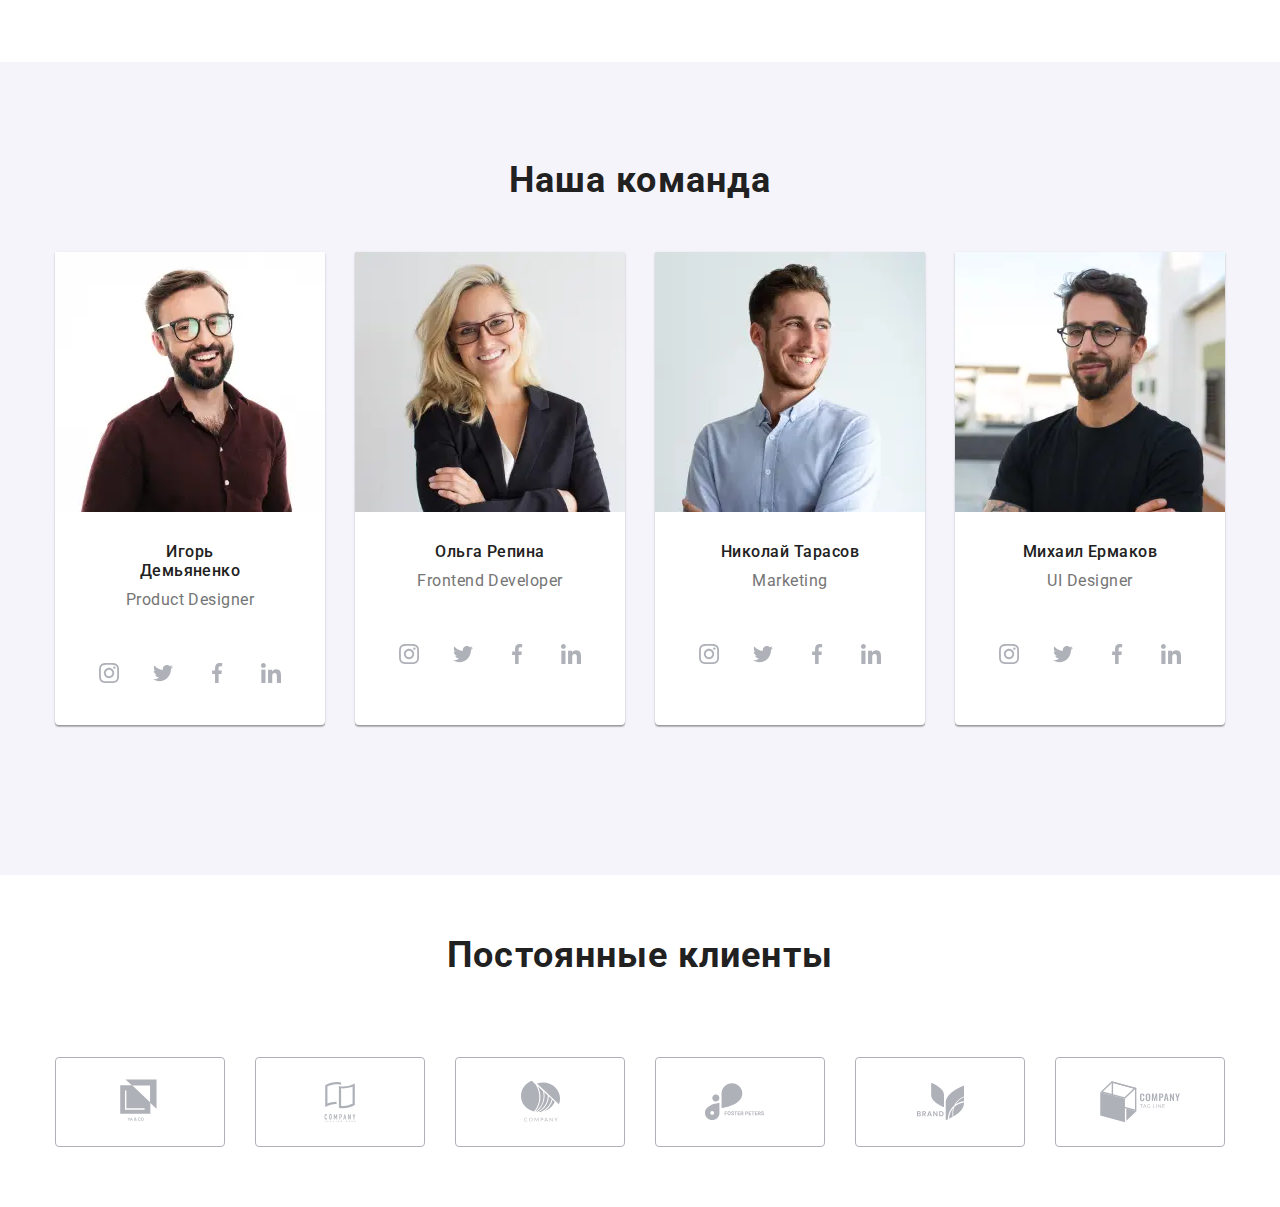
==== commit 7f628ef1: "finished our-members section, added services section" ====
--- a/index.html
+++ b/index.html
@@ -147,17 +147,26 @@
          <ul class="members__list">
             <li class="members__list-item">
                <picture class="member__picture">
-                  <source media="(min-width: 450px)" 
-                  srcset="../images/our-team/mobile/team-member-1-mobile.webp 1x, 
-                          ../images/our-team/mobile/team-member-1-mobile@2x.webp 2x," type="image/webp">
-
-                  <source media="(min-width: 450px)" 
-                  srcset="../images/our-team/mobile/team-member-1-mobile.jpg 1x, 
-                          ../images/our-team/mobile/team-member-1-mobile@2x.jpg 2x">
-
-
+                  <source
+                     srcset="../images/our-team/desktop/team-member-1-desktop.webp 1x, ../images/our-team/desktop/team-member-1-desktop@2x.webp 2x,"
+                     type="image/webp" media="(min-width: 1200px)">
+                  <source
+                     srcset="../images/our-team/desktop/team-member-1-desktop.jpg 1x, ../images/our-team/desktop/team-member-1-desktop@2x.jpg 2x"
+                     media="(min-width: 1200px)">
+                  <source
+                     srcset="../images/our-team/tablet/team-member-1-tablet.webp 1x, ../images/our-team/tablet/team-member-1-tablet@2x.webp 2x,"
+                     type="image/webp" media="(min-width: 768px)">
+                  <source
+                     srcset="../images/our-team/tablet/team-member-1-tablet.jpg 1x, ../images/our-team/tablet/team-member-1-tablet@2x.jpg 2x"
+                     media="(min-width: 768px)">
+                  <source  
+                     srcset="../images/our-team/mobile/team-member-1-mobile.webp 1x, ../images/our-team/mobile/team-member-1-mobile@2x.webp 2x,"
+                     type="image/webp" media="(min-width: 480px)">
+                  <source  
+                     srcset="../images/our-team/mobile/team-member-1-mobile.jpg 1x, ../images/our-team/mobile/team-member-1-mobile@2x.jpg 2x"
+                     media="(min-width: 480px)">
+                     
                   <img src="../images/our-team/mobile/team-member-1-mobile.jpg" alt="Игорь Демьяненко - дизайнер продуктов">
-
                </picture>
                <!-- <img src="images/our-team/img.jpg" alt="Игорь Демьяненко - дизайнер продуктов" width="270" height="260"> -->
                <div class="text__container">
@@ -188,7 +197,29 @@
                </ul>
             </li>
             <li class="members__list-item">
-               <img src="images/our-team/img-1.jpg" alt="Ольга Репина - фронтенд-разработчики" width="270" height="260">
+               <picture class="member__picture">
+                  <source
+                     srcset="../images/our-team/desktop/team-member-2-desktop.webp 1x, ../images/our-team/desktop/team-member-2-desktop@2x.webp 2x,"
+                     type="image/webp" media="(min-width: 1200px)">
+                  <source
+                     srcset="../images/our-team/desktop/team-member-2-desktop.jpg 1x, ../images/our-team/desktop/team-member-2-desktop@2x.jpg 2x"
+                     media="(min-width: 1200px)">
+                  <source
+                     srcset="../images/our-team/tablet/team-member-2-tablet.webp 1x, ../images/our-team/tablet/team-member-2-tablet@2x.webp 2x,"
+                     type="image/webp" media="(min-width: 768px)">
+                  <source
+                     srcset="../images/our-team/tablet/team-member-2-tablet.jpg 1x, ../images/our-team/tablet/team-member-2-tablet@2x.jpg 2x"
+                     media="(min-width: 768px)">
+                  <source
+                     srcset="../images/our-team/mobile/team-member-2-mobile.webp 1x, ../images/our-team/mobile/team-member-2-mobile@2x.webp 2x,"
+                     type="image/webp" media="(min-width: 480px)">
+                  <source
+                     srcset="../images/our-team/mobile/team-member-2-mobile.jpg 1x, ../images/our-team/mobile/team-member-2-mobile@2x.jpg 2x"
+                     media="(min-width: 480px)">
+               
+                  <img src="../images/our-team/mobile/team-member-2-mobile.jpg" alt="Ольга Репина - фронтенд-разработчик">
+               </picture>
+               <!-- <img src="images/our-team/img-1.jpg" alt="Ольга Репина - фронтенд-разработчики" width="270" height="260"> -->
                <div class="text__container">                
                   <h3 class="team__member">Ольга Репина</h3>
                   <p class="member__occupation" lang="en">Frontend Developer</p>
@@ -225,7 +256,29 @@
                </ul>
             </li>
             <li class="members__list-item">
-               <img src="images/our-team/img-2.jpg" alt="Николай Тарасов - отдел маркетинга" width="270" height="260">
+               <picture class="member__picture">
+                  <source
+                     srcset="../images/our-team/desktop/team-member-3-desktop.webp 1x, ../images/our-team/desktop/team-member-3-desktop@2x.webp 2x,"
+                     type="image/webp" media="(min-width: 1200px)">
+                  <source
+                     srcset="../images/our-team/desktop/team-member-3-desktop.jpg 1x, ../images/our-team/desktop/team-member-3-desktop@2x.jpg 2x"
+                     media="(min-width: 1200px)">
+                  <source
+                     srcset="../images/our-team/tablet/team-member-3-tablet.webp 1x, ../images/our-team/tablet/team-member-3-tablet@2x.webp 2x,"
+                     type="image/webp" media="(min-width: 768px)">
+                  <source
+                     srcset="../images/our-team/tablet/team-member-3-tablet.jpg 1x, ../images/our-team/tablet/team-member-3-tablet@2x.jpg 2x"
+                     media="(min-width: 768px)">
+                  <source
+                     srcset="../images/our-team/mobile/team-member-3-mobile.webp 1x, ../images/our-team/mobile/team-member-3-mobile@2x.webp 2x,"
+                     type="image/webp" media="(min-width: 480px)">
+                  <source
+                     srcset="../images/our-team/mobile/team-member-3-mobile.jpg 1x, ../images/our-team/mobile/team-member-3-mobile@2x.jpg 2x"
+                     media="(min-width: 480px)">
+
+                  <img src="../images/our-team/mobile/team-member-3-mobile.jpg" alt="Николай Тарасов - отдел маркетинга">
+               </picture>
+               <!-- <img src="images/our-team/img-2.jpg" alt="Николай Тарасов - отдел маркетинга" width="270" height="260"> -->
                <div class="text__container">
                   <h3 class="team__member">Николай Тарасов</h3>
                   <p class="member__occupation" lang="en">Marketing</p>
@@ -262,7 +315,29 @@
                </ul>
             </li>
             <li class="members__list-item">
-               <img src="images/our-team/img-3.jpg" alt="Михаил Ермаков - разработка пользовательского интерфейса" width="270" height="260">
+               <picture class="member__picture">
+                  <source
+                     srcset="../images/our-team/desktop/team-member-4-desktop.webp 1x, ../images/our-team/desktop/team-member-4-desktop@2x.webp 2x,"
+                     type="image/webp" media="(min-width: 1200px)">
+                  <source
+                     srcset="../images/our-team/desktop/team-member-4-desktop.jpg 1x, ../images/our-team/desktop/team-member-4-desktop@2x.jpg 2x"
+                     media="(min-width: 1200px)">
+                  <source
+                     srcset="../images/our-team/tablet/team-member-4-tablet.webp 1x, ../images/our-team/tablet/team-member-4-tablet@2x.webp 2x,"
+                     type="image/webp" media="(min-width: 768px)">
+                  <source
+                     srcset="../images/our-team/tablet/team-member-4-tablet.jpg 1x, ../images/our-team/tablet/team-member-4-tablet@2x.jpg 2x"
+                     media="(min-width: 768px)">
+                  <source
+                     srcset="../images/our-team/mobile/team-member-4-mobile.webp 1x, ../images/our-team/mobile/team-member-4-mobile@2x.webp 2x,"
+                     type="image/webp" media="(min-width: 480px)">
+                  <source
+                     srcset="../images/our-team/mobile/team-member-4-mobile.jpg 1x, ../images/our-team/mobile/team-member-4-mobile@2x.jpg 2x"
+                     media="(min-width: 480px)">
+
+                  <img src="../images/our-team/mobile/team-member-4-mobile.jpg" alt="Михаил Ермаков - разработка пользовательского интерфейса">
+               </picture>
+               <!-- <img src="images/our-team/img-3.jpg" alt="Михаил Ермаков - разработка пользовательского интерфейса" width="270" height="260"> -->
                <div class="text__container">
                   <h3 class="team__member">Михаил Ермаков</h3>
                   <p class="member__occupation" lang="en">UI Designer</p>
@@ -303,7 +378,7 @@
     </section>
 
     <!-- CLIENTS -->
-    <!-- <section class="our__clients">
+    <section class="our__clients">
        <div class="container">
          <h2 class="title">Постоянные клиенты</h2>
          <ul class="clients__list">
@@ -351,7 +426,7 @@
                </li>
          </ul>
       </div>
-    </section> -->
+    </section>
  </main>
 
 <!-- <footer class="footer">
--- a/css/main.min.css
+++ b/css/main.min.css
@@ -1,2 +1,2 @@
-.visually-hidden{position:absolute !important;clip:rect(1px 1px 1px 1px);clip:rect(1px, 1px, 1px, 1px);padding:0 !important;border:0 !important;height:1px !important;width:1px !important;overflow:hidden}body{font-family:var(--main-font)}a{text-decoration:none}ul{list-style-type:none}address{font-style:normal}h1,h2,h3,h4,h5,h6{margin:0}ul,ol{margin:0;padding:0}p{margin:0}img{display:block}.container{width:100%;padding:0 15px;margin:0 auto}@media screen and (min-width: 480px){.container{max-width:480px}}@media screen and (min-width: 768px){.container{max-width:768px}}@media screen and (min-width: 1200px){.container{max-width:1200px}}.logo__web,.logo__studio{font-family:"Raleway",sans-serif;font-weight:700;font-size:26px;line-height:1.19;letter-spacing:0.03em;color:#000000}.logo__web{color:#2196f3}.title{font-family:"Roboto",sans-serif;font-weight:700;font-size:36px;line-height:1.166;text-align:center;letter-spacing:0.03em;color:#212121}.btn__hero{margin:auto;display:-webkit-box;display:-ms-flexbox;display:flex;-webkit-box-align:center;-ms-flex-align:center;align-items:center;text-align:center;padding:10px 32px;font-family:"Roboto",sans-serif;font-weight:700;font-size:16px;line-height:1.875;letter-spacing:0.06em;background-color:#2196f3;-webkit-box-shadow:0px 4px 4px rgba(0,0,0,0.15);box-shadow:0px 4px 4px rgba(0,0,0,0.15);border-radius:4px;border:transparent;color:#ffffff;-webkit-transition:background-color 250ms cubic-bezier(0.4, 0, 0.2, 1);transition:background-color 250ms cubic-bezier(0.4, 0, 0.2, 1)}.btn__hero:hover,.btn__hero:focus{background-color:#188ce8}.social__list{display:-webkit-box;display:-ms-flexbox;display:flex;-webkit-box-pack:justify;-ms-flex-pack:justify;justify-content:space-between;margin-top:16px;padding-bottom:30px;padding-right:32px;padding-left:32px}.social__list-link{display:-webkit-box;display:-ms-flexbox;display:flex;-webkit-box-pack:center;-ms-flex-pack:center;justify-content:center;-webkit-box-align:center;-ms-flex-align:center;align-items:center;width:44px;height:44px;background-color:#ffffff;border-radius:50%;-webkit-transition:background-color 250ms cubic-bezier(0.4, 0, 0.2, 1);transition:background-color 250ms cubic-bezier(0.4, 0, 0.2, 1)}.social__list-link:hover,.social__list-link:focus{background-color:#2196f3}.icon__social-link{width:20px;height:20px;fill:#afb1b8;-webkit-transition:fill 250ms cubic-bezier(0.4, 0, 0.2, 1);transition:fill 250ms cubic-bezier(0.4, 0, 0.2, 1)}.social__list-link:hover .icon__social-link,.social__list-link:focus .icon__social-link{fill:#ffffff}.backdrop{position:fixed;left:0;top:0;width:100%;height:100%;background-color:rgba(0,0,0,0.2);-webkit-transition:background-color 250ms cubic-bezier(0.4, 0, 0.2, 1);transition:background-color 250ms cubic-bezier(0.4, 0, 0.2, 1)}.backdrop.is-hidden{opacity:0;visibility:hidden;pointer-events:none}.modal{position:absolute;top:50%;left:50%;-webkit-transform:translate(-50%, -50%) scale(1);transform:translate(-50%, -50%) scale(1);width:528px;min-height:581px;background-color:#ffffff;padding:40px;-webkit-transition:-webkit-transform 500ms linear;transition:-webkit-transform 500ms linear;transition:transform 500ms linear;transition:transform 500ms linear, -webkit-transform 500ms linear}.backdrop.is-hidden .modal{-webkit-transform:translate(-50%, -50%) scale(0);transform:translate(-50%, -50%) scale(0)}.modal__form{display:-webkit-box;display:-ms-flexbox;display:flex;-webkit-box-orient:vertical;-webkit-box-direction:normal;-ms-flex-direction:column;flex-direction:column}.close-btn{position:absolute;display:-webkit-box;display:-ms-flexbox;display:flex;-webkit-box-pack:center;-ms-flex-pack:center;justify-content:center;-webkit-box-align:center;-ms-flex-align:center;align-items:center;top:8px;right:8px;width:30px;height:30px;background-color:#ffffff;border-radius:50%;border:1px solid rgba(0,0,0,0.1)}.close-btn:hover,.close-btn:focus{fill:#2196f3}.form__header{font-family:"Roboto",sans-serif;font-weight:700;font-size:20px;line-height:1.15;text-align:center;letter-spacing:0.03em;color:#212121}.modal__form-input{width:100%;height:40px;border:1px solid rgba(33,33,33,0.2);border-radius:4px;padding-left:42px}.modal__form-input:hover,.modal__form-input:focus{outline:none;border-color:#2196f3;-webkit-transition:border-color 250ms cubic-bezier(0.4, 0, 0.2, 1);transition:border-color 250ms cubic-bezier(0.4, 0, 0.2, 1)}.modal__form-field{margin-top:10px;font-family:#2196f3;font-style:normal;font-weight:normal;font-size:12px;line-height:1.166;letter-spacing:0.01em;color:#757575}.modal__form-input-wrapper{position:relative;display:block;margin-top:4px}.icon_modal{position:absolute;left:12px;top:50%;-webkit-transform:translateY(-50%);transform:translateY(-50%);-webkit-transition:fill 250ms cubic-bezier(0.4, 0, 0.2, 1);transition:fill 250ms cubic-bezier(0.4, 0, 0.2, 1)}.modal__form-input:hover+.icon_modal,.modal__form-input:focus+.icon_modal{fill:#2196f3}.text__area{padding-top:10px}.text__area .modal__form-input{height:120px;padding:12px 16px;margin-top:4px;resize:none}.modal__form-policy-text{margin-top:20px;font-family:"Roboto",sans-serif;font-weight:400;font-size:14px;line-height:1.714;letter-spacing:0.03em;color:#757575}.modal__form-policy-text::before{content:"";display:inline-block;width:15px;height:16px;margin-right:7px;border:2px solid #212121;border-radius:4px;-webkit-transition:border 250ms cubic-bezier(0.4, 0, 0.2, 1);transition:border 250ms cubic-bezier(0.4, 0, 0.2, 1)}.modal__form-checkbox:checked+.modal__form-policy-text::before{background-image:url("../images/modal/icon-check.png");background-size:contain;background-repeat:no-repeat;border:#2196f3}.modal__form-button{margin:0 auto;margin-top:30px;width:-webkit-fit-content;width:-moz-fit-content;width:fit-content;padding:10px 55px;background-color:#2196f3;-webkit-box-shadow:0px 4px 4px rgba(0,0,0,0.15);box-shadow:0px 4px 4px rgba(0,0,0,0.15);border-radius:4px;border:none;font-family:"Roboto",sans-serif;font-weight:700;font-size:16px;line-height:1.875;letter-spacing:0.06em;color:#ffffff;-webkit-transition:background-color 250ms cubic-bezier(0.4, 0, 0.2, 1);transition:background-color 250ms cubic-bezier(0.4, 0, 0.2, 1)}.modal__form-button:hover,.modal__form-button:hover{background-color:#188ce8}.header{border-bottom:1px solid #ececec}.header .container{height:80px;padding-top:24px;padding-bottom:24px;display:-webkit-box;display:-ms-flexbox;display:flex;-webkit-box-align:center;-ms-flex-align:center;align-items:center}.logo__header{margin-right:70px}.navigation{display:-webkit-box;display:-ms-flexbox;display:flex;-webkit-box-align:center;-ms-flex-align:center;align-items:center}.navigation__list{display:-webkit-box;display:-ms-flexbox;display:flex;-webkit-box-align:center;-ms-flex-align:center;align-items:center}.nav__item:not(:last-child){margin-right:50px}.navigation__list-item{position:relative;font-family:"Roboto",sans-serif;font-weight:500;font-size:14px;line-height:1.14;letter-spacing:0.02em;-webkit-transition:color 250ms cubic-bezier(0.4, 0, 0.2, 1);transition:color 250ms cubic-bezier(0.4, 0, 0.2, 1);padding-top:33px;padding-bottom:33px;color:#212121}.navigation__list .navigation__list-item.is-current{color:#2196f3}.navigation__list-item.is-current::after{position:absolute;content:"";bottom:0px;left:0px;width:100%;height:4px;border-radius:2px;background-color:#2196f3}.address{margin-left:auto}.header__contakt-info{display:-webkit-box;display:-ms-flexbox;display:flex}.contact__mail-header,.contact__tel-header{color:#757575;display:-webkit-box;display:-ms-flexbox;display:flex;-webkit-box-align:center;-ms-flex-align:center;align-items:center;-webkit-transition:all 250ms cubic-bezier(0.4, 0, 0.2, 1);transition:all 250ms cubic-bezier(0.4, 0, 0.2, 1)}.contact__mail-header{margin-right:50px}.mail__icon,.tel__icon{margin-right:10px}.contact__icon{display:-webkit-box;display:-ms-flexbox;display:flex;-webkit-box-align:center;-ms-flex-align:center;align-items:center;fill:#757575}.navigation__list-item:hover,.navigation__list-item:focus,.contact__mail-header:hover,.contact__mail-header:focus,.contact__tel-header:hover,.contact__tel-header:focus{color:#2196f3;fill:#2196f3}.hero{background-color:#333333;background-repeat:no-repeat;background-position:center top;margin-bottom:60px}.hero__title{margin-bottom:30px;font-family:"Roboto",sans-serif;font-weight:900;font-size:26px;line-height:1.615;text-align:center;letter-spacing:0.06em;text-transform:uppercase;color:#ffffff}@media screen and (min-width: 320px) and (max-width: 767px){.hero{background-image:-webkit-gradient(linear, left top, left bottom, from(rgba(47,48,58,0.4)), to(rgba(47,48,58,0.4))),url("../images/hero/bg-mobile.jpg");background-image:linear-gradient(rgba(47,48,58,0.4), rgba(47,48,58,0.4)),url("../images/hero/bg-mobile.jpg");background-repeat:no-repeat;background-position:center top;padding-top:118px;padding-bottom:118px;background-size:480px 400px}.hero__title{padding-left:30px;padding-right:30px}}@media screen and (min-device-pixel-ratio: 2) and (min-width: 320px), screen and (-webkit-min-device-pixel-ratio: 2) and (min-width: 320px), screen and (min-resolution: 192dpi) and (min-width: 320px), screen and (min-resolution: 2dppx) and (min-width: 320px){.hero{background-image:-webkit-gradient(linear, left top, left bottom, from(rgba(47,48,58,0.4)), to(rgba(47,48,58,0.4))),url("../images/hero/bg-mobile@2x.jpg");background-image:linear-gradient(rgba(47,48,58,0.4), rgba(47,48,58,0.4)),url("../images/hero/bg-mobile@2x.jpg")}}@media screen and (min-width: 768px) and (max-width: 1199px){.hero{background-image:-webkit-gradient(linear, left top, left bottom, from(rgba(47,48,58,0.4)), to(rgba(47,48,58,0.4))),url("../images/hero/bg-tablet.jpg");background-image:linear-gradient(rgba(47,48,58,0.4), rgba(47,48,58,0.4)),url("../images/hero/bg-tablet.jpg");padding-top:118px;padding-bottom:118px;background-size:768px 400px}.hero__title{padding-left:170px;padding-right:170px}}@media screen and (min-device-pixel-ratio: 2) and (min-width: 768px), screen and (-webkit-min-device-pixel-ratio: 2) and (min-width: 768px), screen and (min-resolution: 192dpi) and (min-width: 768px), screen and (min-resolution: 2dppx) and (min-width: 768px){.hero{background-image:-webkit-gradient(linear, left top, left bottom, from(rgba(47,48,58,0.4)), to(rgba(47,48,58,0.4))),url("../images/hero/bg-tablet@2x.jpg");background-image:linear-gradient(rgba(47,48,58,0.4), rgba(47,48,58,0.4)),url("../images/hero/bg-tablet@2x.jpg")}}@media screen and (min-width: 1200px){.hero{background-image:-webkit-gradient(linear, left top, left bottom, from(rgba(47,48,58,0.4)), to(rgba(47,48,58,0.4))),url("../images/hero/bg.jpg");background-image:linear-gradient(rgba(47,48,58,0.4), rgba(47,48,58,0.4)),url("../images/hero/bg.jpg");padding-top:200px;padding-bottom:200px;background-size:1600px 600px}.hero__title{padding-left:240px;padding-right:240px;font-size:44px;line-height:1.36}}@media screen and (min-device-pixel-ratio: 2) and (min-width: 1200px), screen and (-webkit-min-device-pixel-ratio: 2) and (min-width: 1200px), screen and (min-resolution: 192dpi) and (min-width: 1200px), screen and (min-resolution: 2dppx) and (min-width: 1200px){.hero{background-image:-webkit-gradient(linear, left top, left bottom, from(rgba(47,48,58,0.4)), to(rgba(47,48,58,0.4))),url("../images/hero/bg@2x.jpg");background-image:linear-gradient(rgba(47,48,58,0.4), rgba(47,48,58,0.4)),url("../images/hero/bg@2x.jpg")}}.advantages{margin-bottom:60px}.advantages__item{margin-bottom:30px}.advantages__title{font-family:"Roboto",sans-serif;font-weight:700;font-size:14px;line-height:1.14;letter-spacing:0.03em;text-transform:uppercase;margin-top:30px;margin-bottom:10px;color:#212121}.advantages__description{font-family:"Roboto",sans-serif;font-weight:400;font-size:14px;line-height:1.714;letter-spacing:0.03em;color:#757575}.thumb{height:120px;background:#f5f4fa;display:-webkit-box;display:-ms-flexbox;display:flex;-webkit-box-pack:center;-ms-flex-pack:center;justify-content:center;-webkit-box-align:center;-ms-flex-align:center;align-items:center;margin-bottom:30px;border-radius:4px}@media screen and (min-width: 320px) and (max-width: 767px){.advantages__title{text-align:center}}@media screen and (min-width: 768px) and (max-width: 1199px){.advantages__list{display:-webkit-box;display:-ms-flexbox;display:flex;-ms-flex-wrap:wrap;flex-wrap:wrap}.advantages__item{margin-bottom:30px;width:calc((100% - 30px) / 2)}.advantages__item:nth-child(2n-1){margin-right:30px}}@media screen and (min-width: 1200px){.advantages{padding:94px 0}.advantages__list{display:-webkit-box;display:-ms-flexbox;display:flex}.advantages__item:not(:last-child){margin-right:30px}.advantages__item{width:calc((100% - 3 * 30px) / 4)}}@media screen and (min-width: 320px) and (max-width: 767px){.services{display:none}}@media screen and (min-width: 768px) and (max-width: 1199px){.services{display:none}}.services{padding-bottom:90px}.services__list{display:-webkit-box;display:-ms-flexbox;display:flex;margin-top:50px}.services__list-item{width:370px}.services__list-item:not(:last-child){margin-right:30px}.service__thumb{position:relative}.service__description{position:absolute;bottom:0px;width:100%;padding-top:27px;padding-bottom:27px;-webkit-box-pack:center;-ms-flex-pack:center;justify-content:center;font-family:"Roboto",sans-serif;font-style:normal;font-weight:700;font-size:14px;line-height:1.14;text-align:center;letter-spacing:0.03em;text-transform:uppercase;background-color:rgba(47,48,58,0.8);color:#fff}.our__team{padding:60px 0;background-color:#f5f4fa}.our__clients{padding:94px 0}.clients__list{display:-webkit-box;display:-ms-flexbox;display:flex;-webkit-box-pack:justify;-ms-flex-pack:justify;justify-content:space-between;margin-top:50px}.clients__link{display:-webkit-box;display:-ms-flexbox;display:flex;-webkit-box-pack:center;-ms-flex-pack:center;justify-content:center;-webkit-box-align:center;-ms-flex-align:center;align-items:center;width:170px;height:90px;border:1px solid #afb1b8;-webkit-box-sizing:border-box;box-sizing:border-box;border-radius:4px;-webkit-transition:border 250ms cubic-bezier(0.4, 0, 0.2, 1);transition:border 250ms cubic-bezier(0.4, 0, 0.2, 1)}.clients__link:hover,.clients__link:focus{border:1px solid #2196f3}.clients__icon{fill:#afb1b8;-webkit-transition:fill 250ms cubic-bezier(0.4, 0, 0.2, 1);transition:fill 250ms cubic-bezier(0.4, 0, 0.2, 1)}.clients__link:hover .clients__icon,.clients__link:focus .clients__icon{fill:#2196f3}.footer{padding:60px 0;background-color:#2f303a}.footer .container{display:-webkit-box;display:-ms-flexbox;display:flex}.logo__footer>.logo__studio{color:#ffffff}.address__footer-item:not(:last-child){margin-bottom:9px}.address__footer{margin-top:20px}.address{font-family:"Roboto",sans-serif;font-weight:400;font-size:14px;line-height:1.714;letter-spacing:0.03em;color:#ffffff}.contact__mail-footer{font-family:"Roboto",sans-serif;font-weight:400;font-size:14px;line-height:1.714;letter-spacing:0.03em;color:rgba(255,255,255,0.6)}.contact__tel-footer{font-family:"Roboto",sans-serif;font-weight:400;font-size:14px;line-height:1.714;letter-spacing:0.03em;color:rgba(255,255,255,0.6)}.join__us-text{font-family:"Roboto",sans-serif;font-weight:700;font-size:14px;line-height:1.14;letter-spacing:0.03em;text-transform:uppercase;color:#ffffff}.join__us .social__list{margin-top:20px;padding-left:0}.join__us{padding-top:12px;margin-left:70px}.join__us .social__list-link{background-color:rgba(255,255,255,0.1)}.join__us .social__list-link:hover,.join__us .social__list-link:focus{background-color:#2196f3}.join__us .icon__social-link{fill:#ffffff}.join__us .social__list-item:not(:last-child){margin-right:10px}.form__footer{margin-top:12px;margin-left:83px}.form__footer-call{font-family:"Roboto",sans-serif;font-weight:700;font-size:14px;line-height:1.14;letter-spacing:0.03em;text-transform:uppercase;color:#ffffff}.input__container{display:-webkit-box;display:-ms-flexbox;display:flex;-webkit-box-align:center;-ms-flex-align:center;align-items:center;margin-top:20px;margin-bottom:94px}.form__footer-input{width:350px;margin-right:12px;padding-top:14px;padding-bottom:14px;padding-left:16px;padding-right:auto;background-color:#2f303a;border:1px solid rgba(255,255,255,0.3);-webkit-box-sizing:border-box;box-sizing:border-box;border:drop-shadow(0px 4px 4px rgba(0,0,0,0.15));border-radius:4px;color:rgba(255,255,255,0.6)}.form__footer-input::-webkit-input-placeholder{font-family:"Roboto",sans-serif;font-weight:400;font-size:16px;line-height:1.25;letter-spacing:0.03em;color:rgba(255,255,255,0.6)}.form__footer-input:-ms-input-placeholder{font-family:"Roboto",sans-serif;font-weight:400;font-size:16px;line-height:1.25;letter-spacing:0.03em;color:rgba(255,255,255,0.6)}.form__footer-input::-ms-input-placeholder{font-family:"Roboto",sans-serif;font-weight:400;font-size:16px;line-height:1.25;letter-spacing:0.03em;color:rgba(255,255,255,0.6)}.form__footer-input::placeholder{font-family:"Roboto",sans-serif;font-weight:400;font-size:16px;line-height:1.25;letter-spacing:0.03em;color:rgba(255,255,255,0.6)}.form__footer-btn{display:-webkit-box;display:-ms-flexbox;display:flex;padding-left:27px;padding-right:27px;height:50px;font-family:"Roboto",sans-serif;font-weight:700;font-size:16px;line-height:1.875;-webkit-box-pack:center;-ms-flex-pack:center;justify-content:center;-webkit-box-align:center;-ms-flex-align:center;align-items:center;text-align:center;letter-spacing:0.06em;color:#ffffff;background-color:#2196f3;-webkit-box-shadow:0px 4px 4px rgba(0,0,0,0.15);box-shadow:0px 4px 4px rgba(0,0,0,0.15);border-radius:4px;border:#2196f3;-webkit-transition:background-color 250ms cubic-bezier(0.4, 0, 0.2, 1);transition:background-color 250ms cubic-bezier(0.4, 0, 0.2, 1)}.form__footer-btn:hover,.form__footer-btn:focus{background-color:#188ce8}.icon__form-send{margin-left:10px}
+.visually-hidden{position:absolute !important;clip:rect(1px 1px 1px 1px);clip:rect(1px, 1px, 1px, 1px);padding:0 !important;border:0 !important;height:1px !important;width:1px !important;overflow:hidden}body{font-family:var(--main-font)}a{text-decoration:none}ul{list-style-type:none}address{font-style:normal}h1,h2,h3,h4,h5,h6{margin:0}ul,ol{margin:0;padding:0}p{margin:0}img{display:block}.container{width:100%;padding:0 15px;margin:0 auto}@media screen and (min-width: 480px){.container{max-width:480px}}@media screen and (min-width: 768px){.container{max-width:768px}}@media screen and (min-width: 1200px){.container{max-width:1200px}}.logo__web,.logo__studio{font-family:"Raleway",sans-serif;font-weight:700;font-size:26px;line-height:1.19;letter-spacing:0.03em;color:#000000}.logo__web{color:#2196f3}.title{font-family:"Roboto",sans-serif;font-weight:700;font-size:36px;line-height:1.166;text-align:center;letter-spacing:0.03em;color:#212121}.btn__hero{margin:auto;display:-webkit-box;display:-ms-flexbox;display:flex;-webkit-box-align:center;-ms-flex-align:center;align-items:center;text-align:center;padding:10px 32px;font-family:"Roboto",sans-serif;font-weight:700;font-size:16px;line-height:1.875;letter-spacing:0.06em;background-color:#2196f3;-webkit-box-shadow:0px 4px 4px rgba(0,0,0,0.15);box-shadow:0px 4px 4px rgba(0,0,0,0.15);border-radius:4px;border:transparent;color:#ffffff;-webkit-transition:background-color 250ms cubic-bezier(0.4, 0, 0.2, 1);transition:background-color 250ms cubic-bezier(0.4, 0, 0.2, 1)}.btn__hero:hover,.btn__hero:focus{background-color:#188ce8}.social__list{display:-webkit-box;display:-ms-flexbox;display:flex;-webkit-box-pack:center;-ms-flex-pack:center;justify-content:center;padding-bottom:24px}.social__list-link{display:-webkit-box;display:-ms-flexbox;display:flex;-webkit-box-pack:center;-ms-flex-pack:center;justify-content:center;-webkit-box-align:center;-ms-flex-align:center;align-items:center;width:44px;height:44px;background-color:#ffffff;border-radius:50%}.social__list-item:not(:last-child){margin-right:10px}.icon__social-link{width:20px;height:20px;fill:#afb1b8}@media screen and (min-width: 1199px){.social__list{-webkit-box-pack:justify;-ms-flex-pack:justify;justify-content:space-between;margin-top:16px;padding-bottom:30px;padding-right:32px;padding-left:32px}.social__list-link{-webkit-transition:background-color 250ms cubic-bezier(0.4, 0, 0.2, 1);transition:background-color 250ms cubic-bezier(0.4, 0, 0.2, 1)}.social__list-link:hover,.social__list-link:focus{background-color:#2196f3}.icon__social-link{-webkit-transition:fill 250ms cubic-bezier(0.4, 0, 0.2, 1);transition:fill 250ms cubic-bezier(0.4, 0, 0.2, 1)}.social__list-link:hover .icon__social-link,.social__list-link:focus .icon__social-link{fill:#ffffff}}.backdrop{position:fixed;left:0;top:0;width:100%;height:100%;background-color:rgba(0,0,0,0.2);-webkit-transition:background-color 250ms cubic-bezier(0.4, 0, 0.2, 1);transition:background-color 250ms cubic-bezier(0.4, 0, 0.2, 1)}.backdrop.is-hidden{opacity:0;visibility:hidden;pointer-events:none}.modal{position:absolute;top:50%;left:50%;-webkit-transform:translate(-50%, -50%) scale(1);transform:translate(-50%, -50%) scale(1);width:528px;min-height:581px;background-color:#ffffff;padding:40px;-webkit-transition:-webkit-transform 500ms linear;transition:-webkit-transform 500ms linear;transition:transform 500ms linear;transition:transform 500ms linear, -webkit-transform 500ms linear}.backdrop.is-hidden .modal{-webkit-transform:translate(-50%, -50%) scale(0);transform:translate(-50%, -50%) scale(0)}.modal__form{display:-webkit-box;display:-ms-flexbox;display:flex;-webkit-box-orient:vertical;-webkit-box-direction:normal;-ms-flex-direction:column;flex-direction:column}.close-btn{position:absolute;display:-webkit-box;display:-ms-flexbox;display:flex;-webkit-box-pack:center;-ms-flex-pack:center;justify-content:center;-webkit-box-align:center;-ms-flex-align:center;align-items:center;top:8px;right:8px;width:30px;height:30px;background-color:#ffffff;border-radius:50%;border:1px solid rgba(0,0,0,0.1)}.close-btn:hover,.close-btn:focus{fill:#2196f3}.form__header{font-family:"Roboto",sans-serif;font-weight:700;font-size:20px;line-height:1.15;text-align:center;letter-spacing:0.03em;color:#212121}.modal__form-input{width:100%;height:40px;border:1px solid rgba(33,33,33,0.2);border-radius:4px;padding-left:42px}.modal__form-input:hover,.modal__form-input:focus{outline:none;border-color:#2196f3;-webkit-transition:border-color 250ms cubic-bezier(0.4, 0, 0.2, 1);transition:border-color 250ms cubic-bezier(0.4, 0, 0.2, 1)}.modal__form-field{margin-top:10px;font-family:#2196f3;font-style:normal;font-weight:normal;font-size:12px;line-height:1.166;letter-spacing:0.01em;color:#757575}.modal__form-input-wrapper{position:relative;display:block;margin-top:4px}.icon_modal{position:absolute;left:12px;top:50%;-webkit-transform:translateY(-50%);transform:translateY(-50%);-webkit-transition:fill 250ms cubic-bezier(0.4, 0, 0.2, 1);transition:fill 250ms cubic-bezier(0.4, 0, 0.2, 1)}.modal__form-input:hover+.icon_modal,.modal__form-input:focus+.icon_modal{fill:#2196f3}.text__area{padding-top:10px}.text__area .modal__form-input{height:120px;padding:12px 16px;margin-top:4px;resize:none}.modal__form-policy-text{margin-top:20px;font-family:"Roboto",sans-serif;font-weight:400;font-size:14px;line-height:1.714;letter-spacing:0.03em;color:#757575}.modal__form-policy-text::before{content:"";display:inline-block;width:15px;height:16px;margin-right:7px;border:2px solid #212121;border-radius:4px;-webkit-transition:border 250ms cubic-bezier(0.4, 0, 0.2, 1);transition:border 250ms cubic-bezier(0.4, 0, 0.2, 1)}.modal__form-checkbox:checked+.modal__form-policy-text::before{background-image:url("../images/modal/icon-check.png");background-size:contain;background-repeat:no-repeat;border:#2196f3}.modal__form-button{margin:0 auto;margin-top:30px;width:-webkit-fit-content;width:-moz-fit-content;width:fit-content;padding:10px 55px;background-color:#2196f3;-webkit-box-shadow:0px 4px 4px rgba(0,0,0,0.15);box-shadow:0px 4px 4px rgba(0,0,0,0.15);border-radius:4px;border:none;font-family:"Roboto",sans-serif;font-weight:700;font-size:16px;line-height:1.875;letter-spacing:0.06em;color:#ffffff;-webkit-transition:background-color 250ms cubic-bezier(0.4, 0, 0.2, 1);transition:background-color 250ms cubic-bezier(0.4, 0, 0.2, 1)}.modal__form-button:hover,.modal__form-button:hover{background-color:#188ce8}.header{border-bottom:1px solid #ececec}.header .container{height:80px;padding-top:24px;padding-bottom:24px;display:-webkit-box;display:-ms-flexbox;display:flex;-webkit-box-align:center;-ms-flex-align:center;align-items:center}.logo__header{margin-right:70px}.navigation{display:-webkit-box;display:-ms-flexbox;display:flex;-webkit-box-align:center;-ms-flex-align:center;align-items:center}.navigation__list{display:-webkit-box;display:-ms-flexbox;display:flex;-webkit-box-align:center;-ms-flex-align:center;align-items:center}.nav__item:not(:last-child){margin-right:50px}.navigation__list-item{position:relative;font-family:"Roboto",sans-serif;font-weight:500;font-size:14px;line-height:1.14;letter-spacing:0.02em;-webkit-transition:color 250ms cubic-bezier(0.4, 0, 0.2, 1);transition:color 250ms cubic-bezier(0.4, 0, 0.2, 1);padding-top:33px;padding-bottom:33px;color:#212121}.navigation__list .navigation__list-item.is-current{color:#2196f3}.navigation__list-item.is-current::after{position:absolute;content:"";bottom:0px;left:0px;width:100%;height:4px;border-radius:2px;background-color:#2196f3}.address{margin-left:auto}.header__contakt-info{display:-webkit-box;display:-ms-flexbox;display:flex}.contact__mail-header,.contact__tel-header{color:#757575;display:-webkit-box;display:-ms-flexbox;display:flex;-webkit-box-align:center;-ms-flex-align:center;align-items:center;-webkit-transition:all 250ms cubic-bezier(0.4, 0, 0.2, 1);transition:all 250ms cubic-bezier(0.4, 0, 0.2, 1)}.contact__mail-header{margin-right:50px}.mail__icon,.tel__icon{margin-right:10px}.contact__icon{display:-webkit-box;display:-ms-flexbox;display:flex;-webkit-box-align:center;-ms-flex-align:center;align-items:center;fill:#757575}.navigation__list-item:hover,.navigation__list-item:focus,.contact__mail-header:hover,.contact__mail-header:focus,.contact__tel-header:hover,.contact__tel-header:focus{color:#2196f3;fill:#2196f3}.hero{background-color:#333333;background-repeat:no-repeat;background-position:center top;margin-bottom:60px}.hero__title{margin-bottom:30px;font-family:"Roboto",sans-serif;font-weight:900;font-size:26px;line-height:1.615;text-align:center;letter-spacing:0.06em;text-transform:uppercase;color:#ffffff}@media screen and (min-width: 320px) and (max-width: 767px){.hero{background-image:-webkit-gradient(linear, left top, left bottom, from(rgba(47,48,58,0.4)), to(rgba(47,48,58,0.4))),url("../images/hero/bg-mobile.jpg");background-image:linear-gradient(rgba(47,48,58,0.4), rgba(47,48,58,0.4)),url("../images/hero/bg-mobile.jpg");background-repeat:no-repeat;background-position:center top;padding-top:118px;padding-bottom:118px;background-size:480px 400px}.hero__title{padding-left:30px;padding-right:30px}}@media screen and (min-device-pixel-ratio: 2) and (min-width: 320px), screen and (-webkit-min-device-pixel-ratio: 2) and (min-width: 320px), screen and (min-resolution: 192dpi) and (min-width: 320px), screen and (min-resolution: 2dppx) and (min-width: 320px){.hero{background-image:-webkit-gradient(linear, left top, left bottom, from(rgba(47,48,58,0.4)), to(rgba(47,48,58,0.4))),url("../images/hero/bg-mobile@2x.jpg");background-image:linear-gradient(rgba(47,48,58,0.4), rgba(47,48,58,0.4)),url("../images/hero/bg-mobile@2x.jpg")}}@media screen and (min-width: 768px) and (max-width: 1199px){.hero{background-image:-webkit-gradient(linear, left top, left bottom, from(rgba(47,48,58,0.4)), to(rgba(47,48,58,0.4))),url("../images/hero/bg-tablet.jpg");background-image:linear-gradient(rgba(47,48,58,0.4), rgba(47,48,58,0.4)),url("../images/hero/bg-tablet.jpg");padding-top:118px;padding-bottom:118px;background-size:768px 400px}.hero__title{padding-left:170px;padding-right:170px}}@media screen and (min-device-pixel-ratio: 2) and (min-width: 768px), screen and (-webkit-min-device-pixel-ratio: 2) and (min-width: 768px), screen and (min-resolution: 192dpi) and (min-width: 768px), screen and (min-resolution: 2dppx) and (min-width: 768px){.hero{background-image:-webkit-gradient(linear, left top, left bottom, from(rgba(47,48,58,0.4)), to(rgba(47,48,58,0.4))),url("../images/hero/bg-tablet@2x.jpg");background-image:linear-gradient(rgba(47,48,58,0.4), rgba(47,48,58,0.4)),url("../images/hero/bg-tablet@2x.jpg")}}@media screen and (min-width: 1200px){.hero{background-image:-webkit-gradient(linear, left top, left bottom, from(rgba(47,48,58,0.4)), to(rgba(47,48,58,0.4))),url("../images/hero/bg.jpg");background-image:linear-gradient(rgba(47,48,58,0.4), rgba(47,48,58,0.4)),url("../images/hero/bg.jpg");padding-top:200px;padding-bottom:200px;background-size:1600px 600px}.hero__title{padding-left:240px;padding-right:240px;font-size:44px;line-height:1.36}}@media screen and (min-device-pixel-ratio: 2) and (min-width: 1200px), screen and (-webkit-min-device-pixel-ratio: 2) and (min-width: 1200px), screen and (min-resolution: 192dpi) and (min-width: 1200px), screen and (min-resolution: 2dppx) and (min-width: 1200px){.hero{background-image:-webkit-gradient(linear, left top, left bottom, from(rgba(47,48,58,0.4)), to(rgba(47,48,58,0.4))),url("../images/hero/bg@2x.jpg");background-image:linear-gradient(rgba(47,48,58,0.4), rgba(47,48,58,0.4)),url("../images/hero/bg@2x.jpg")}}.advantages{margin-bottom:60px}.advantages__item{margin-bottom:30px}.advantages__title{font-family:"Roboto",sans-serif;font-weight:700;font-size:14px;line-height:1.14;letter-spacing:0.03em;text-transform:uppercase;margin-top:30px;margin-bottom:10px;color:#212121}.advantages__description{font-family:"Roboto",sans-serif;font-weight:400;font-size:14px;line-height:1.714;letter-spacing:0.03em;color:#757575}.thumb{height:120px;background:#f5f4fa;display:-webkit-box;display:-ms-flexbox;display:flex;-webkit-box-pack:center;-ms-flex-pack:center;justify-content:center;-webkit-box-align:center;-ms-flex-align:center;align-items:center;margin-bottom:30px;border-radius:4px}@media screen and (min-width: 320px) and (max-width: 767px){.advantages__title{text-align:center}}@media screen and (min-width: 768px) and (max-width: 1199px){.advantages__list{display:-webkit-box;display:-ms-flexbox;display:flex;-ms-flex-wrap:wrap;flex-wrap:wrap}.advantages__item{margin-bottom:30px;width:calc((100% - 30px) / 2)}.advantages__item:nth-child(2n-1){margin-right:30px}}@media screen and (min-width: 1200px){.advantages{padding:94px 0}.advantages__list{display:-webkit-box;display:-ms-flexbox;display:flex}.advantages__item:not(:last-child){margin-right:30px}.advantages__item{width:calc((100% - 3 * 30px) / 4)}}@media screen and (min-width: 320px) and (max-width: 1199px){.services{display:none}}.services{padding-bottom:90px}.services__list{display:-webkit-box;display:-ms-flexbox;display:flex;margin-top:50px}.services__list-item{width:370px}.services__list-item:not(:last-child){margin-right:30px}.service__thumb{position:relative}.service__description{position:absolute;bottom:0px;width:100%;padding-top:27px;padding-bottom:27px;-webkit-box-pack:center;-ms-flex-pack:center;justify-content:center;font-family:"Roboto",sans-serif;font-style:normal;font-weight:700;font-size:14px;line-height:1.14;text-align:center;letter-spacing:0.03em;text-transform:uppercase;background-color:rgba(47,48,58,0.8);color:#fff}.our__team{padding:60px 0;background-color:#f5f4fa}.members__list{margin-bottom:60px}.members__list-item{max-width:450px;margin-top:30px;background-position:center;background-image:cover;background-color:#ffffff}.member__picture{display:-webkit-box;display:-ms-flexbox;display:flex;-webkit-box-pack:center;-ms-flex-pack:center;justify-content:center}.members__list-item{-webkit-box-shadow:0px 1px 3px rgba(0,0,0,0.12),0px 1px 1px rgba(0,0,0,0.14),0px 2px 1px rgba(0,0,0,0.2);box-shadow:0px 1px 3px rgba(0,0,0,0.12),0px 1px 1px rgba(0,0,0,0.14),0px 2px 1px rgba(0,0,0,0.2);border-radius:0px 0px 4px 4px}.text__container{padding-top:30px;padding-bottom:16px}.team__member,.member__occupation{margin-bottom:10px;font-family:"Roboto",sans-serif;font-weight:500;font-size:16px;line-height:1.19;text-align:center;letter-spacing:0.03em;color:#212121}.member__occupation{font-weight:400;color:#757575}@media screen and (min-width: 768px) and (max-width: 1199px){.members__list{display:-webkit-box;display:-ms-flexbox;display:flex;-ms-flex-wrap:wrap;flex-wrap:wrap}.members__list-item{max-width:354px;width:calc(100% - 15px * 4)/2}.members__list-item:nth-child(2n-1){margin-right:30px}}@media screen and (min-width: 1199px){.our__team{padding-top:98px;padding-bottom:90px}.members__list{display:-webkit-box;display:-ms-flexbox;display:flex}.members__list-item{width:270px;margin-top:50px}.members__list-item:not(:last-child){margin-right:30px}.text__container{padding-top:30px;padding-left:59px;padding-right:59px}}.our__clients{padding:60px 0}.clients__list{display:-webkit-box;display:-ms-flexbox;display:flex;-ms-flex-wrap:wrap;flex-wrap:wrap}.clients__list-item{margin-top:30px}.clients__link{display:-webkit-box;display:-ms-flexbox;display:flex;-webkit-box-pack:center;-ms-flex-pack:center;justify-content:center;-webkit-box-align:center;-ms-flex-align:center;align-items:center;width:210px;height:90px;border:1px solid #afb1b8;-webkit-box-sizing:border-box;box-sizing:border-box;border-radius:4px;-webkit-transition:border 250ms cubic-bezier(0.4, 0, 0.2, 1);transition:border 250ms cubic-bezier(0.4, 0, 0.2, 1)}.clients__link:hover,.clients__link:focus{border:1px solid #2196f3}.clients__icon{fill:#afb1b8;-webkit-transition:fill 250ms cubic-bezier(0.4, 0, 0.2, 1);transition:fill 250ms cubic-bezier(0.4, 0, 0.2, 1)}.clients__link:hover .clients__icon,.clients__link:focus .clients__icon{fill:#2196f3}@media screen and (min-width: 320px) and (max-width: 767px){.clients__list-item:nth-child(2n-1){margin-right:30px}}@media screen and (min-width: 768px) and (max-width: 1199px){.clients__list-item{margin-right:30px}.clients__list-item:nth-child(3n+3){margin-right:0}.clients__link{width:226px}}@media screen and (min-width: 1200px){.clients__list{-webkit-box-pack:justify;-ms-flex-pack:justify;justify-content:space-between;margin-top:50px}.clients__link{width:170px}}.footer{padding:60px 0;background-color:#2f303a}.footer .container{display:-webkit-box;display:-ms-flexbox;display:flex}.logo__footer>.logo__studio{color:#ffffff}.address__footer-item:not(:last-child){margin-bottom:9px}.address__footer{margin-top:20px}.address{font-family:"Roboto",sans-serif;font-weight:400;font-size:14px;line-height:1.714;letter-spacing:0.03em;color:#ffffff}.contact__mail-footer{font-family:"Roboto",sans-serif;font-weight:400;font-size:14px;line-height:1.714;letter-spacing:0.03em;color:rgba(255,255,255,0.6)}.contact__tel-footer{font-family:"Roboto",sans-serif;font-weight:400;font-size:14px;line-height:1.714;letter-spacing:0.03em;color:rgba(255,255,255,0.6)}.join__us-text{font-family:"Roboto",sans-serif;font-weight:700;font-size:14px;line-height:1.14;letter-spacing:0.03em;text-transform:uppercase;color:#ffffff}.join__us .social__list{margin-top:20px;padding-left:0}.join__us{padding-top:12px;margin-left:70px}.join__us .social__list-link{background-color:rgba(255,255,255,0.1)}.join__us .social__list-link:hover,.join__us .social__list-link:focus{background-color:#2196f3}.join__us .icon__social-link{fill:#ffffff}.join__us .social__list-item:not(:last-child){margin-right:10px}.form__footer{margin-top:12px;margin-left:83px}.form__footer-call{font-family:"Roboto",sans-serif;font-weight:700;font-size:14px;line-height:1.14;letter-spacing:0.03em;text-transform:uppercase;color:#ffffff}.input__container{display:-webkit-box;display:-ms-flexbox;display:flex;-webkit-box-align:center;-ms-flex-align:center;align-items:center;margin-top:20px;margin-bottom:94px}.form__footer-input{width:350px;margin-right:12px;padding-top:14px;padding-bottom:14px;padding-left:16px;padding-right:auto;background-color:#2f303a;border:1px solid rgba(255,255,255,0.3);-webkit-box-sizing:border-box;box-sizing:border-box;border:drop-shadow(0px 4px 4px rgba(0,0,0,0.15));border-radius:4px;color:rgba(255,255,255,0.6)}.form__footer-input::-webkit-input-placeholder{font-family:"Roboto",sans-serif;font-weight:400;font-size:16px;line-height:1.25;letter-spacing:0.03em;color:rgba(255,255,255,0.6)}.form__footer-input:-ms-input-placeholder{font-family:"Roboto",sans-serif;font-weight:400;font-size:16px;line-height:1.25;letter-spacing:0.03em;color:rgba(255,255,255,0.6)}.form__footer-input::-ms-input-placeholder{font-family:"Roboto",sans-serif;font-weight:400;font-size:16px;line-height:1.25;letter-spacing:0.03em;color:rgba(255,255,255,0.6)}.form__footer-input::placeholder{font-family:"Roboto",sans-serif;font-weight:400;font-size:16px;line-height:1.25;letter-spacing:0.03em;color:rgba(255,255,255,0.6)}.form__footer-btn{display:-webkit-box;display:-ms-flexbox;display:flex;padding-left:27px;padding-right:27px;height:50px;font-family:"Roboto",sans-serif;font-weight:700;font-size:16px;line-height:1.875;-webkit-box-pack:center;-ms-flex-pack:center;justify-content:center;-webkit-box-align:center;-ms-flex-align:center;align-items:center;text-align:center;letter-spacing:0.06em;color:#ffffff;background-color:#2196f3;-webkit-box-shadow:0px 4px 4px rgba(0,0,0,0.15);box-shadow:0px 4px 4px rgba(0,0,0,0.15);border-radius:4px;border:#2196f3;-webkit-transition:background-color 250ms cubic-bezier(0.4, 0, 0.2, 1);transition:background-color 250ms cubic-bezier(0.4, 0, 0.2, 1)}.form__footer-btn:hover,.form__footer-btn:focus{background-color:#188ce8}.icon__form-send{margin-left:10px}
 /*# sourceMappingURL=main.min.css.map */